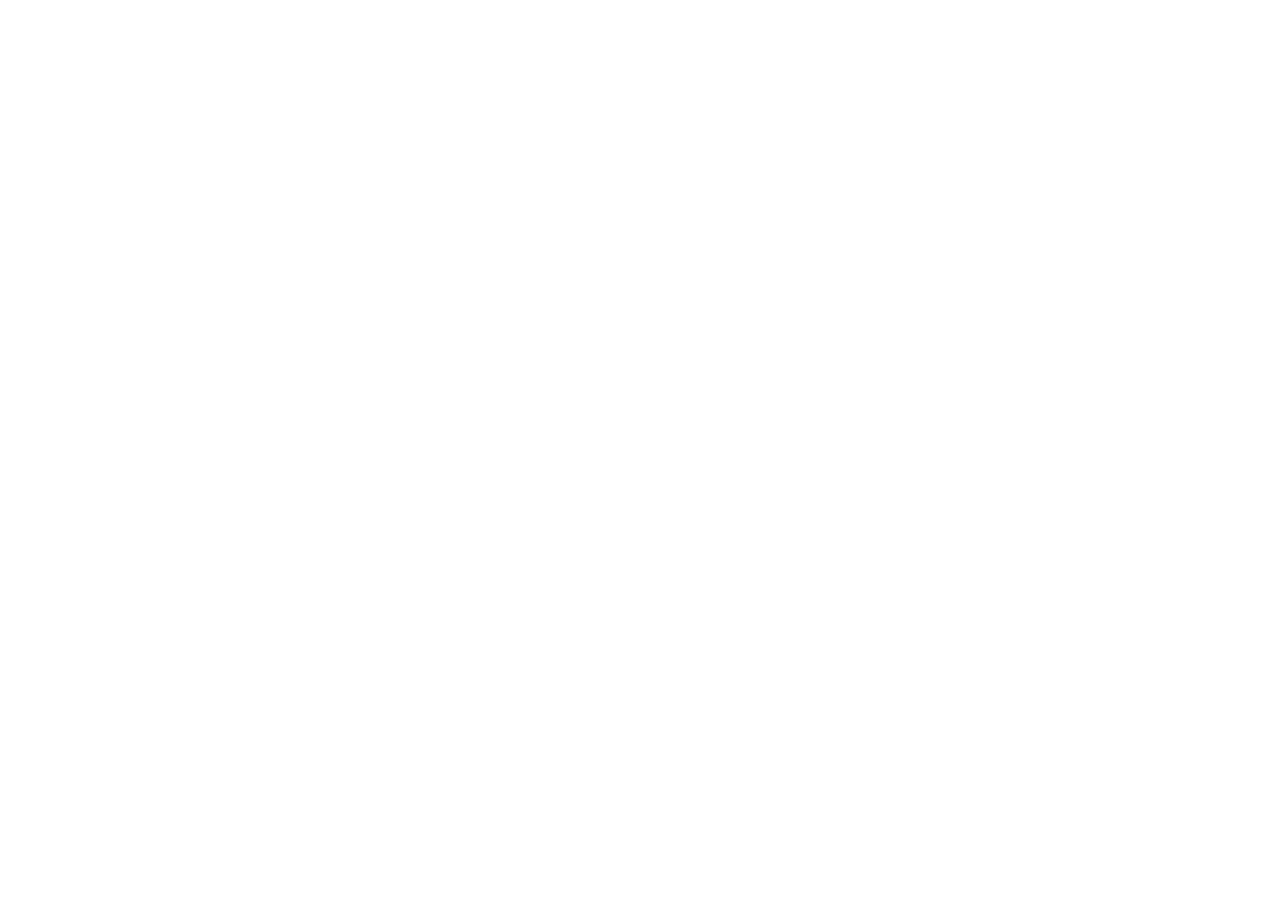
==== index.html @ ec4eed0e "登录注册已经做好提交了" ====
<!DOCTYPE html>
<html lang="en">

<head>
    <meta charset="UTF-8">
    <meta http-equiv="X-UA-Compatible" content="IE=edge">
    <meta name="viewport" content="width=device-width, initial-scale=1.0">
    <title>Document</title>
</head>

<body>

</body>

</html>
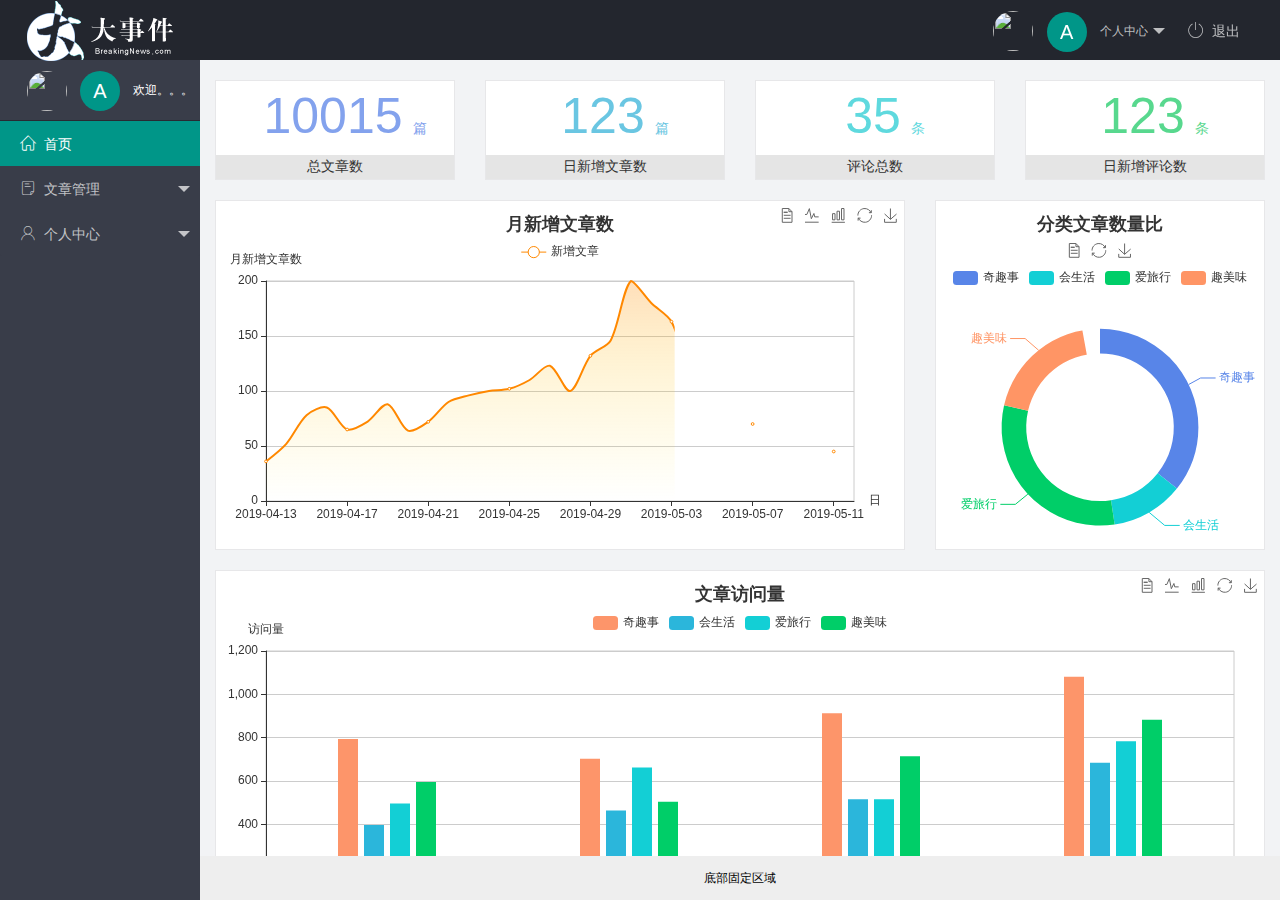
==== commit 3b9edad3: "因为某些原因，目前只有main，但是我已经开发好了login和index" ====
--- a/index.html
+++ b/index.html
@@ -5,10 +5,86 @@
     <meta charset="UTF-8">
     <meta http-equiv="X-UA-Compatible" content="IE=edge">
     <meta name="viewport" content="width=device-width, initial-scale=1.0">
-    <title>Document</title>
+    <title>后台首页</title>
+    <!-- 导入layui css样式表 -->
+    <link rel="stylesheet" href="/assets/lib/layui/css/layui.css">
+    <!-- 导入字体图标 -->
+    <link rel="stylesheet" href="/assets/fonts/iconfont.css">
+    <!-- 导入后台首页的样式表 -->
+    <link rel="stylesheet" href="/assets/css/index.css">
 </head>
 
 <body>
+    <div class="layui-layout layui-layout-admin">
+        <div class="layui-header">
+            <div class="layui-logo">
+                <img src="/assets/images/logo.png" alt="">
+            </div>
+            <ul class="layui-nav layui-layout-right">
+                <li class="layui-nav-item">
+                    <a href="javascript:;" class="userinfo">
+                        <img src="//tva1.sinaimg.cn/crop.0.0.118.118.180/5db11ff4gw1e77d3nqrv8j203b03cweg.jpg" class="layui-nav-img">
+                        <span class="text-avatar">A</span> 个人中心
+                    </a>
+                    <dl class="layui-nav-child">
+                        <dd><a href="">基本资料</a></dd>
+                        <dd><a href="">更换头像</a></dd>
+                        <dd><a href="">重置密码</a></dd>
+                    </dl>
+                </li>
+                <li class="layui-nav-item"><a href="javaScript:;" id="btnLogout"><span class="iconfont icon-tuichu" ></span>退出</a></li>
+            </ul>
+        </div>
+
+        <div class="layui-side layui-bg-black">
+            <div class="layui-side-scroll">
+                <div class="userinfo">
+                    <img src="//tva1.sinaimg.cn/crop.0.0.118.118.180/5db11ff4gw1e77d3nqrv8j203b03cweg.jpg" class="layui-nav-img">
+                    <span class="text-avatar">A</span>
+                    <span id="welcome">欢迎。。。</span>
+                </div>
+                <!-- 左侧导航区域（可配合layui已有的垂直导航） -->
+                <ul class="layui-nav layui-nav-tree" lay-shrink="all">
+                    <li class="layui-nav-item layui-this"><a href="/home/dashboard.html" target="fm"><span class="iconfont icon-home"></span>首页</a></li>
+                    <li class="layui-nav-item">
+                        <a class="" href="javascript:;"><span class="iconfont icon-16"></span>文章管理</a>
+                        <dl class="layui-nav-child">
+                            <dd><a href="javascript:;"><i class="layui-icon layui-icon-app"></i> 文章列表</a></dd>
+                            <dd><a href="javascript:;"><i class="layui-icon layui-icon-face-smile"></i> 文章类别</a></dd>
+                            <dd><a href="javascript:;"><i class="layui-icon layui-icon-face-smile"></i> 发布文章</a></dd>
+                        </dl>
+                    </li>
+                    <li class="layui-nav-item">
+                        <a href="javascript:;"><span class="iconfont icon-user"></span>个人中心</a>
+                        <dl class="layui-nav-child">
+                            <dd><a href="javascript:;"><i class="layui-icon layui-icon-face-smile"></i> 基本资料</a></dd>
+                            <dd><a href="javascript:;"><i class="layui-icon layui-icon-face-smile"></i> 更换头像</a></dd>
+                            <dd><a href="javascript:;"><i class="layui-icon layui-icon-face-smile"></i> 重置密码</a></dd>
+                        </dl>
+                    </li>
+                </ul>
+            </div>
+        </div>
+
+        <div class="layui-body">
+            <!-- 内容主体区域 -->
+            <iframe src="/home/dashboard.html" name="fm" frameborder="0"></iframe>
+        </div>
+
+        <div class="layui-footer">
+            <!-- 底部固定区域 -->
+            底部固定区域
+        </div>
+    </div>
+
+    <!-- 导入 layui 的js文件 -->
+    <script src="/assets/lib/layui/layui.all.js"></script>
+    <!-- 导入jquery -->
+    <script src="/assets/lib/jquery.js"></script>
+    <!-- 导入 baseAPI -->
+    <script src="/assets/js/baseAPI.js"></script>
+    <!-- 导入 index.js -->
+    <script src="/assets/js/index.js"></script>
 
 </body>
 
--- a/assets/lib/layui/css/layui.css
+++ b/assets/lib/layui/css/layui.css
@@ -0,0 +1,2 @@
+/** layui-v2.5.5 MIT License By https://www.layui.com */
+ .layui-inline,img{display:inline-block;vertical-align:middle}h1,h2,h3,h4,h5,h6{font-weight:400}.layui-edge,.layui-header,.layui-inline,.layui-main{position:relative}.layui-body,.layui-edge,.layui-elip{overflow:hidden}.layui-btn,.layui-edge,.layui-inline,img{vertical-align:middle}.layui-btn,.layui-disabled,.layui-icon,.layui-unselect{-moz-user-select:none;-webkit-user-select:none;-ms-user-select:none}.layui-elip,.layui-form-checkbox span,.layui-form-pane .layui-form-label{text-overflow:ellipsis;white-space:nowrap}.layui-breadcrumb,.layui-tree-btnGroup{visibility:hidden}blockquote,body,button,dd,div,dl,dt,form,h1,h2,h3,h4,h5,h6,input,li,ol,p,pre,td,textarea,th,ul{margin:0;padding:0;-webkit-tap-highlight-color:rgba(0,0,0,0)}a:active,a:hover{outline:0}img{border:none}li{list-style:none}table{border-collapse:collapse;border-spacing:0}h4,h5,h6{font-size:100%}button,input,optgroup,option,select,textarea{font-family:inherit;font-size:inherit;font-style:inherit;font-weight:inherit;outline:0}pre{white-space:pre-wrap;white-space:-moz-pre-wrap;white-space:-pre-wrap;white-space:-o-pre-wrap;word-wrap:break-word}body{line-height:24px;font:14px Helvetica Neue,Helvetica,PingFang SC,Tahoma,Arial,sans-serif}hr{height:1px;margin:10px 0;border:0;clear:both}a{color:#333;text-decoration:none}a:hover{color:#777}a cite{font-style:normal;*cursor:pointer}.layui-border-box,.layui-border-box *{box-sizing:border-box}.layui-box,.layui-box *{box-sizing:content-box}.layui-clear{clear:both;*zoom:1}.layui-clear:after{content:'\20';clear:both;*zoom:1;display:block;height:0}.layui-inline{*display:inline;*zoom:1}.layui-edge{display:inline-block;width:0;height:0;border-width:6px;border-style:dashed;border-color:transparent}.layui-edge-top{top:-4px;border-bottom-color:#999;border-bottom-style:solid}.layui-edge-right{border-left-color:#999;border-left-style:solid}.layui-edge-bottom{top:2px;border-top-color:#999;border-top-style:solid}.layui-edge-left{border-right-color:#999;border-right-style:solid}.layui-disabled,.layui-disabled:hover{color:#d2d2d2!important;cursor:not-allowed!important}.layui-circle{border-radius:100%}.layui-show{display:block!important}.layui-hide{display:none!important}@font-face{font-family:layui-icon;src:url(../font/iconfont.eot?v=250);src:url(../font/iconfont.eot?v=250#iefix) format('embedded-opentype'),url(../font/iconfont.woff2?v=250) format('woff2'),url(../font/iconfont.woff?v=250) format('woff'),url(../font/iconfont.ttf?v=250) format('truetype'),url(../font/iconfont.svg?v=250#layui-icon) format('svg')}.layui-icon{font-family:layui-icon!important;font-size:16px;font-style:normal;-webkit-font-smoothing:antialiased;-moz-osx-font-smoothing:grayscale}.layui-icon-reply-fill:before{content:"\e611"}.layui-icon-set-fill:before{content:"\e614"}.layui-icon-menu-fill:before{content:"\e60f"}.layui-icon-search:before{content:"\e615"}.layui-icon-share:before{content:"\e641"}.layui-icon-set-sm:before{content:"\e620"}.layui-icon-engine:before{content:"\e628"}.layui-icon-close:before{content:"\1006"}.layui-icon-close-fill:before{content:"\1007"}.layui-icon-chart-screen:before{content:"\e629"}.layui-icon-star:before{content:"\e600"}.layui-icon-circle-dot:before{content:"\e617"}.layui-icon-chat:before{content:"\e606"}.layui-icon-release:before{content:"\e609"}.layui-icon-list:before{content:"\e60a"}.layui-icon-chart:before{content:"\e62c"}.layui-icon-ok-circle:before{content:"\1005"}.layui-icon-layim-theme:before{content:"\e61b"}.layui-icon-table:before{content:"\e62d"}.layui-icon-right:before{content:"\e602"}.layui-icon-left:before{content:"\e603"}.layui-icon-cart-simple:before{content:"\e698"}.layui-icon-face-cry:before{content:"\e69c"}.layui-icon-face-smile:before{content:"\e6af"}.layui-icon-survey:before{content:"\e6b2"}.layui-icon-tree:before{content:"\e62e"}.layui-icon-upload-circle:before{content:"\e62f"}.layui-icon-add-circle:before{content:"\e61f"}.layui-icon-download-circle:before{content:"\e601"}.layui-icon-templeate-1:before{content:"\e630"}.layui-icon-util:before{content:"\e631"}.layui-icon-face-surprised:before{content:"\e664"}.layui-icon-edit:before{content:"\e642"}.layui-icon-speaker:before{content:"\e645"}.layui-icon-down:before{content:"\e61a"}.layui-icon-file:before{content:"\e621"}.layui-icon-layouts:before{content:"\e632"}.layui-icon-rate-half:before{content:"\e6c9"}.layui-icon-add-circle-fine:before{content:"\e608"}.layui-icon-prev-circle:before{content:"\e633"}.layui-icon-read:before{content:"\e705"}.layui-icon-404:before{content:"\e61c"}.layui-icon-carousel:before{content:"\e634"}.layui-icon-help:before{content:"\e607"}.layui-icon-code-circle:before{content:"\e635"}.layui-icon-water:before{content:"\e636"}.layui-icon-username:before{content:"\e66f"}.layui-icon-find-fill:before{content:"\e670"}.layui-icon-about:before{content:"\e60b"}.layui-icon-location:before{content:"\e715"}.layui-icon-up:before{content:"\e619"}.layui-icon-pause:before{content:"\e651"}.layui-icon-date:before{content:"\e637"}.layui-icon-layim-uploadfile:before{content:"\e61d"}.layui-icon-delete:before{content:"\e640"}.layui-icon-play:before{content:"\e652"}.layui-icon-top:before{content:"\e604"}.layui-icon-friends:before{content:"\e612"}.layui-icon-refresh-3:before{content:"\e9aa"}.layui-icon-ok:before{content:"\e605"}.layui-icon-layer:before{content:"\e638"}.layui-icon-face-smile-fine:before{content:"\e60c"}.layui-icon-dollar:before{content:"\e659"}.layui-icon-group:before{content:"\e613"}.layui-icon-layim-download:before{content:"\e61e"}.layui-icon-picture-fine:before{content:"\e60d"}.layui-icon-link:before{content:"\e64c"}.layui-icon-diamond:before{content:"\e735"}.layui-icon-log:before{content:"\e60e"}.layui-icon-rate-solid:before{content:"\e67a"}.layui-icon-fonts-del:before{content:"\e64f"}.layui-icon-unlink:before{content:"\e64d"}.layui-icon-fonts-clear:before{content:"\e639"}.layui-icon-triangle-r:before{content:"\e623"}.layui-icon-circle:before{content:"\e63f"}.layui-icon-radio:before{content:"\e643"}.layui-icon-align-center:before{content:"\e647"}.layui-icon-align-right:before{content:"\e648"}.layui-icon-align-left:before{content:"\e649"}.layui-icon-loading-1:before{content:"\e63e"}.layui-icon-return:before{content:"\e65c"}.layui-icon-fonts-strong:before{content:"\e62b"}.layui-icon-upload:before{content:"\e67c"}.layui-icon-dialogue:before{content:"\e63a"}.layui-icon-video:before{content:"\e6ed"}.layui-icon-headset:before{content:"\e6fc"}.layui-icon-cellphone-fine:before{content:"\e63b"}.layui-icon-add-1:before{content:"\e654"}.layui-icon-face-smile-b:before{content:"\e650"}.layui-icon-fonts-html:before{content:"\e64b"}.layui-icon-form:before{content:"\e63c"}.layui-icon-cart:before{content:"\e657"}.layui-icon-camera-fill:before{content:"\e65d"}.layui-icon-tabs:before{content:"\e62a"}.layui-icon-fonts-code:before{content:"\e64e"}.layui-icon-fire:before{content:"\e756"}.layui-icon-set:before{content:"\e716"}.layui-icon-fonts-u:before{content:"\e646"}.layui-icon-triangle-d:before{content:"\e625"}.layui-icon-tips:before{content:"\e702"}.layui-icon-picture:before{content:"\e64a"}.layui-icon-more-vertical:before{content:"\e671"}.layui-icon-flag:before{content:"\e66c"}.layui-icon-loading:before{content:"\e63d"}.layui-icon-fonts-i:before{content:"\e644"}.layui-icon-refresh-1:before{content:"\e666"}.layui-icon-rmb:before{content:"\e65e"}.layui-icon-home:before{content:"\e68e"}.layui-icon-user:before{content:"\e770"}.layui-icon-notice:before{content:"\e667"}.layui-icon-login-weibo:before{content:"\e675"}.layui-icon-voice:before{content:"\e688"}.layui-icon-upload-drag:before{content:"\e681"}.layui-icon-login-qq:before{content:"\e676"}.layui-icon-snowflake:before{content:"\e6b1"}.layui-icon-file-b:before{content:"\e655"}.layui-icon-template:before{content:"\e663"}.layui-icon-auz:before{content:"\e672"}.layui-icon-console:before{content:"\e665"}.layui-icon-app:before{content:"\e653"}.layui-icon-prev:before{content:"\e65a"}.layui-icon-website:before{content:"\e7ae"}.layui-icon-next:before{content:"\e65b"}.layui-icon-component:before{content:"\e857"}.layui-icon-more:before{content:"\e65f"}.layui-icon-login-wechat:before{content:"\e677"}.layui-icon-shrink-right:before{content:"\e668"}.layui-icon-spread-left:before{content:"\e66b"}.layui-icon-camera:before{content:"\e660"}.layui-icon-note:before{content:"\e66e"}.layui-icon-refresh:before{content:"\e669"}.layui-icon-female:before{content:"\e661"}.layui-icon-male:before{content:"\e662"}.layui-icon-password:before{content:"\e673"}.layui-icon-senior:before{content:"\e674"}.layui-icon-theme:before{content:"\e66a"}.layui-icon-tread:before{content:"\e6c5"}.layui-icon-praise:before{content:"\e6c6"}.layui-icon-star-fill:before{content:"\e658"}.layui-icon-rate:before{content:"\e67b"}.layui-icon-template-1:before{content:"\e656"}.layui-icon-vercode:before{content:"\e679"}.layui-icon-cellphone:before{content:"\e678"}.layui-icon-screen-full:before{content:"\e622"}.layui-icon-screen-restore:before{content:"\e758"}.layui-icon-cols:before{content:"\e610"}.layui-icon-export:before{content:"\e67d"}.layui-icon-print:before{content:"\e66d"}.layui-icon-slider:before{content:"\e714"}.layui-icon-addition:before{content:"\e624"}.layui-icon-subtraction:before{content:"\e67e"}.layui-icon-service:before{content:"\e626"}.layui-icon-transfer:before{content:"\e691"}.layui-main{width:1140px;margin:0 auto}.layui-header{z-index:1000;height:60px}.layui-header a:hover{transition:all .5s;-webkit-transition:all .5s}.layui-side{position:fixed;left:0;top:0;bottom:0;z-index:999;width:200px;overflow-x:hidden}.layui-side-scroll{position:relative;width:220px;height:100%;overflow-x:hidden}.layui-body{position:absolute;left:200px;right:0;top:0;bottom:0;z-index:998;width:auto;overflow-y:auto;box-sizing:border-box}.layui-layout-body{overflow:hidden}.layui-layout-admin .layui-header{background-color:#23262E}.layui-layout-admin .layui-side{top:60px;width:200px;overflow-x:hidden}.layui-layout-admin .layui-body{position:fixed;top:60px;bottom:44px}.layui-layout-admin .layui-main{width:auto;margin:0 15px}.layui-layout-admin .layui-footer{position:fixed;left:200px;right:0;bottom:0;height:44px;line-height:44px;padding:0 15px;background-color:#eee}.layui-layout-admin .layui-logo{position:absolute;left:0;top:0;width:200px;height:100%;line-height:60px;text-align:center;color:#009688;font-size:16px}.layui-layout-admin .layui-header .layui-nav{background:0 0}.layui-layout-left{position:absolute!important;left:200px;top:0}.layui-layout-right{position:absolute!important;right:0;top:0}.layui-container{position:relative;margin:0 auto;padding:0 15px;box-sizing:border-box}.layui-fluid{position:relative;margin:0 auto;padding:0 15px}.layui-row:after,.layui-row:before{content:'';display:block;clear:both}.layui-col-lg1,.layui-col-lg10,.layui-col-lg11,.layui-col-lg12,.layui-col-lg2,.layui-col-lg3,.layui-col-lg4,.layui-col-lg5,.layui-col-lg6,.layui-col-lg7,.layui-col-lg8,.layui-col-lg9,.layui-col-md1,.layui-col-md10,.layui-col-md11,.layui-col-md12,.layui-col-md2,.layui-col-md3,.layui-col-md4,.layui-col-md5,.layui-col-md6,.layui-col-md7,.layui-col-md8,.layui-col-md9,.layui-col-sm1,.layui-col-sm10,.layui-col-sm11,.layui-col-sm12,.layui-col-sm2,.layui-col-sm3,.layui-col-sm4,.layui-col-sm5,.layui-col-sm6,.layui-col-sm7,.layui-col-sm8,.layui-col-sm9,.layui-col-xs1,.layui-col-xs10,.layui-col-xs11,.layui-col-xs12,.layui-col-xs2,.layui-col-xs3,.layui-col-xs4,.layui-col-xs5,.layui-col-xs6,.layui-col-xs7,.layui-col-xs8,.layui-col-xs9{position:relative;display:block;box-sizing:border-box}.layui-col-xs1,.layui-col-xs10,.layui-col-xs11,.layui-col-xs12,.layui-col-xs2,.layui-col-xs3,.layui-col-xs4,.layui-col-xs5,.layui-col-xs6,.layui-col-xs7,.layui-col-xs8,.layui-col-xs9{float:left}.layui-col-xs1{width:8.33333333%}.layui-col-xs2{width:16.66666667%}.layui-col-xs3{width:25%}.layui-col-xs4{width:33.33333333%}.layui-col-xs5{width:41.66666667%}.layui-col-xs6{width:50%}.layui-col-xs7{width:58.33333333%}.layui-col-xs8{width:66.66666667%}.layui-col-xs9{width:75%}.layui-col-xs10{width:83.33333333%}.layui-col-xs11{width:91.66666667%}.layui-col-xs12{width:100%}.layui-col-xs-offset1{margin-left:8.33333333%}.layui-col-xs-offset2{margin-left:16.66666667%}.layui-col-xs-offset3{margin-left:25%}.layui-col-xs-offset4{margin-left:33.33333333%}.layui-col-xs-offset5{margin-left:41.66666667%}.layui-col-xs-offset6{margin-left:50%}.layui-col-xs-offset7{margin-left:58.33333333%}.layui-col-xs-offset8{margin-left:66.66666667%}.layui-col-xs-offset9{margin-left:75%}.layui-col-xs-offset10{margin-left:83.33333333%}.layui-col-xs-offset11{margin-left:91.66666667%}.layui-col-xs-offset12{margin-left:100%}@media screen and (max-width:768px){.layui-hide-xs{display:none!important}.layui-show-xs-block{display:block!important}.layui-show-xs-inline{display:inline!important}.layui-show-xs-inline-block{display:inline-block!important}}@media screen and (min-width:768px){.layui-container{width:750px}.layui-hide-sm{display:none!important}.layui-show-sm-block{display:block!important}.layui-show-sm-inline{display:inline!important}.layui-show-sm-inline-block{display:inline-block!important}.layui-col-sm1,.layui-col-sm10,.layui-col-sm11,.layui-col-sm12,.layui-col-sm2,.layui-col-sm3,.layui-col-sm4,.layui-col-sm5,.layui-col-sm6,.layui-col-sm7,.layui-col-sm8,.layui-col-sm9{float:left}.layui-col-sm1{width:8.33333333%}.layui-col-sm2{width:16.66666667%}.layui-col-sm3{width:25%}.layui-col-sm4{width:33.33333333%}.layui-col-sm5{width:41.66666667%}.layui-col-sm6{width:50%}.layui-col-sm7{width:58.33333333%}.layui-col-sm8{width:66.66666667%}.layui-col-sm9{width:75%}.layui-col-sm10{width:83.33333333%}.layui-col-sm11{width:91.66666667%}.layui-col-sm12{width:100%}.layui-col-sm-offset1{margin-left:8.33333333%}.layui-col-sm-offset2{margin-left:16.66666667%}.layui-col-sm-offset3{margin-left:25%}.layui-col-sm-offset4{margin-left:33.33333333%}.layui-col-sm-offset5{margin-left:41.66666667%}.layui-col-sm-offset6{margin-left:50%}.layui-col-sm-offset7{margin-left:58.33333333%}.layui-col-sm-offset8{margin-left:66.66666667%}.layui-col-sm-offset9{margin-left:75%}.layui-col-sm-offset10{margin-left:83.33333333%}.layui-col-sm-offset11{margin-left:91.66666667%}.layui-col-sm-offset12{margin-left:100%}}@media screen and (min-width:992px){.layui-container{width:970px}.layui-hide-md{display:none!important}.layui-show-md-block{display:block!important}.layui-show-md-inline{display:inline!important}.layui-show-md-inline-block{display:inline-block!important}.layui-col-md1,.layui-col-md10,.layui-col-md11,.layui-col-md12,.layui-col-md2,.layui-col-md3,.layui-col-md4,.layui-col-md5,.layui-col-md6,.layui-col-md7,.layui-col-md8,.layui-col-md9{float:left}.layui-col-md1{width:8.33333333%}.layui-col-md2{width:16.66666667%}.layui-col-md3{width:25%}.layui-col-md4{width:33.33333333%}.layui-col-md5{width:41.66666667%}.layui-col-md6{width:50%}.layui-col-md7{width:58.33333333%}.layui-col-md8{width:66.66666667%}.layui-col-md9{width:75%}.layui-col-md10{width:83.33333333%}.layui-col-md11{width:91.66666667%}.layui-col-md12{width:100%}.layui-col-md-offset1{margin-left:8.33333333%}.layui-col-md-offset2{margin-left:16.66666667%}.layui-col-md-offset3{margin-left:25%}.layui-col-md-offset4{margin-left:33.33333333%}.layui-col-md-offset5{margin-left:41.66666667%}.layui-col-md-offset6{margin-left:50%}.layui-col-md-offset7{margin-left:58.33333333%}.layui-col-md-offset8{margin-left:66.66666667%}.layui-col-md-offset9{margin-left:75%}.layui-col-md-offset10{margin-left:83.33333333%}.layui-col-md-offset11{margin-left:91.66666667%}.layui-col-md-offset12{margin-left:100%}}@media screen and (min-width:1200px){.layui-container{width:1170px}.layui-hide-lg{display:none!important}.layui-show-lg-block{display:block!important}.layui-show-lg-inline{display:inline!important}.layui-show-lg-inline-block{display:inline-block!important}.layui-col-lg1,.layui-col-lg10,.layui-col-lg11,.layui-col-lg12,.layui-col-lg2,.layui-col-lg3,.layui-col-lg4,.layui-col-lg5,.layui-col-lg6,.layui-col-lg7,.layui-col-lg8,.layui-col-lg9{float:left}.layui-col-lg1{width:8.33333333%}.layui-col-lg2{width:16.66666667%}.layui-col-lg3{width:25%}.layui-col-lg4{width:33.33333333%}.layui-col-lg5{width:41.66666667%}.layui-col-lg6{width:50%}.layui-col-lg7{width:58.33333333%}.layui-col-lg8{width:66.66666667%}.layui-col-lg9{width:75%}.layui-col-lg10{width:83.33333333%}.layui-col-lg11{width:91.66666667%}.layui-col-lg12{width:100%}.layui-col-lg-offset1{margin-left:8.33333333%}.layui-col-lg-offset2{margin-left:16.66666667%}.layui-col-lg-offset3{margin-left:25%}.layui-col-lg-offset4{margin-left:33.33333333%}.layui-col-lg-offset5{margin-left:41.66666667%}.layui-col-lg-offset6{margin-left:50%}.layui-col-lg-offset7{margin-left:58.33333333%}.layui-col-lg-offset8{margin-left:66.66666667%}.layui-col-lg-offset9{margin-left:75%}.layui-col-lg-offset10{margin-left:83.33333333%}.layui-col-lg-offset11{margin-left:91.66666667%}.layui-col-lg-offset12{margin-left:100%}}.layui-col-space1{margin:-.5px}.layui-col-space1>*{padding:.5px}.layui-col-space3{margin:-1.5px}.layui-col-space3>*{padding:1.5px}.layui-col-space5{margin:-2.5px}.layui-col-space5>*{padding:2.5px}.layui-col-space8{margin:-3.5px}.layui-col-space8>*{padding:3.5px}.layui-col-space10{margin:-5px}.layui-col-space10>*{padding:5px}.layui-col-space12{margin:-6px}.layui-col-space12>*{padding:6px}.layui-col-space15{margin:-7.5px}.layui-col-space15>*{padding:7.5px}.layui-col-space18{margin:-9px}.layui-col-space18>*{padding:9px}.layui-col-space20{margin:-10px}.layui-col-space20>*{padding:10px}.layui-col-space22{margin:-11px}.layui-col-space22>*{padding:11px}.layui-col-space25{margin:-12.5px}.layui-col-space25>*{padding:12.5px}.layui-col-space30{margin:-15px}.layui-col-space30>*{padding:15px}.layui-btn,.layui-input,.layui-select,.layui-textarea,.layui-upload-button{outline:0;-webkit-appearance:none;transition:all .3s;-webkit-transition:all .3s;box-sizing:border-box}.layui-elem-quote{margin-bottom:10px;padding:15px;line-height:22px;border-left:5px solid #009688;border-radius:0 2px 2px 0;background-color:#f2f2f2}.layui-quote-nm{border-style:solid;border-width:1px 1px 1px 5px;background:0 0}.layui-elem-field{margin-bottom:10px;padding:0;border-width:1px;border-style:solid}.layui-elem-field legend{margin-left:20px;padding:0 10px;font-size:20px;font-weight:300}.layui-field-title{margin:10px 0 20px;border-width:1px 0 0}.layui-field-box{padding:10px 15px}.layui-field-title .layui-field-box{padding:10px 0}.layui-progress{position:relative;height:6px;border-radius:20px;background-color:#e2e2e2}.layui-progress-bar{position:absolute;left:0;top:0;width:0;max-width:100%;height:6px;border-radius:20px;text-align:right;background-color:#5FB878;transition:all .3s;-webkit-transition:all .3s}.layui-progress-big,.layui-progress-big .layui-progress-bar{height:18px;line-height:18px}.layui-progress-text{position:relative;top:-20px;line-height:18px;font-size:12px;color:#666}.layui-progress-big .layui-progress-text{position:static;padding:0 10px;color:#fff}.layui-collapse{border-width:1px;border-style:solid;border-radius:2px}.layui-colla-content,.layui-colla-item{border-top-width:1px;border-top-style:solid}.layui-colla-item:first-child{border-top:none}.layui-colla-title{position:relative;height:42px;line-height:42px;padding:0 15px 0 35px;color:#333;background-color:#f2f2f2;cursor:pointer;font-size:14px;overflow:hidden}.layui-colla-content{display:none;padding:10px 15px;line-height:22px;color:#666}.layui-colla-icon{position:absolute;left:15px;top:0;font-size:14px}.layui-card{margin-bottom:15px;border-radius:2px;background-color:#fff;box-shadow:0 1px 2px 0 rgba(0,0,0,.05)}.layui-card:last-child{margin-bottom:0}.layui-card-header{position:relative;height:42px;line-height:42px;padding:0 15px;border-bottom:1px solid #f6f6f6;color:#333;border-radius:2px 2px 0 0;font-size:14px}.layui-bg-black,.layui-bg-blue,.layui-bg-cyan,.layui-bg-green,.layui-bg-orange,.layui-bg-red{color:#fff!important}.layui-card-body{position:relative;padding:10px 15px;line-height:24px}.layui-card-body[pad15]{padding:15px}.layui-card-body[pad20]{padding:20px}.layui-card-body .layui-table{margin:5px 0}.layui-card .layui-tab{margin:0}.layui-panel-window{position:relative;padding:15px;border-radius:0;border-top:5px solid #E6E6E6;background-color:#fff}.layui-auxiliar-moving{position:fixed;left:0;right:0;top:0;bottom:0;width:100%;height:100%;background:0 0;z-index:9999999999}.layui-form-label,.layui-form-mid,.layui-form-select,.layui-input-block,.layui-input-inline,.layui-textarea{position:relative}.layui-bg-red{background-color:#FF5722!important}.layui-bg-orange{background-color:#FFB800!important}.layui-bg-green{background-color:#009688!important}.layui-bg-cyan{background-color:#2F4056!important}.layui-bg-blue{background-color:#1E9FFF!important}.layui-bg-black{background-color:#393D49!important}.layui-bg-gray{background-color:#eee!important;color:#666!important}.layui-badge-rim,.layui-colla-content,.layui-colla-item,.layui-collapse,.layui-elem-field,.layui-form-pane .layui-form-item[pane],.layui-form-pane .layui-form-label,.layui-input,.layui-layedit,.layui-layedit-tool,.layui-quote-nm,.layui-select,.layui-tab-bar,.layui-tab-card,.layui-tab-title,.layui-tab-title .layui-this:after,.layui-textarea{border-color:#e6e6e6}.layui-timeline-item:before,hr{background-color:#e6e6e6}.layui-text{line-height:22px;font-size:14px;color:#666}.layui-text h1,.layui-text h2,.layui-text h3{font-weight:500;color:#333}.layui-text h1{font-size:30px}.layui-text h2{font-size:24px}.layui-text h3{font-size:18px}.layui-text a:not(.layui-btn){color:#01AAED}.layui-text a:not(.layui-btn):hover{text-decoration:underline}.layui-text ul{padding:5px 0 5px 15px}.layui-text ul li{margin-top:5px;list-style-type:disc}.layui-text em,.layui-word-aux{color:#999!important;padding:0 5px!important}.layui-btn{display:inline-block;height:38px;line-height:38px;padding:0 18px;background-color:#009688;color:#fff;white-space:nowrap;text-align:center;font-size:14px;border:none;border-radius:2px;cursor:pointer}.layui-btn:hover{opacity:.8;filter:alpha(opacity=80);color:#fff}.layui-btn:active{opacity:1;filter:alpha(opacity=100)}.layui-btn+.layui-btn{margin-left:10px}.layui-btn-container{font-size:0}.layui-btn-container .layui-btn{margin-right:10px;margin-bottom:10px}.layui-btn-container .layui-btn+.layui-btn{margin-left:0}.layui-table .layui-btn-container .layui-btn{margin-bottom:9px}.layui-btn-radius{border-radius:100px}.layui-btn .layui-icon{margin-right:3px;font-size:18px;vertical-align:bottom;vertical-align:middle\9}.layui-btn-primary{border:1px solid #C9C9C9;background-color:#fff;color:#555}.layui-btn-primary:hover{border-color:#009688;color:#333}.layui-btn-normal{background-color:#1E9FFF}.layui-btn-warm{background-color:#FFB800}.layui-btn-danger{background-color:#FF5722}.layui-btn-checked{background-color:#5FB878}.layui-btn-disabled,.layui-btn-disabled:active,.layui-btn-disabled:hover{border:1px solid #e6e6e6;background-color:#FBFBFB;color:#C9C9C9;cursor:not-allowed;opacity:1}.layui-btn-lg{height:44px;line-height:44px;padding:0 25px;font-size:16px}.layui-btn-sm{height:30px;line-height:30px;padding:0 10px;font-size:12px}.layui-btn-sm i{font-size:16px!important}.layui-btn-xs{height:22px;line-height:22px;padding:0 5px;font-size:12px}.layui-btn-xs i{font-size:14px!important}.layui-btn-group{display:inline-block;vertical-align:middle;font-size:0}.layui-btn-group .layui-btn{margin-left:0!important;margin-right:0!important;border-left:1px solid rgba(255,255,255,.5);border-radius:0}.layui-btn-group .layui-btn-primary{border-left:none}.layui-btn-group .layui-btn-primary:hover{border-color:#C9C9C9;color:#009688}.layui-btn-group .layui-btn:first-child{border-left:none;border-radius:2px 0 0 2px}.layui-btn-group .layui-btn-primary:first-child{border-left:1px solid #c9c9c9}.layui-btn-group .layui-btn:last-child{border-radius:0 2px 2px 0}.layui-btn-group .layui-btn+.layui-btn{margin-left:0}.layui-btn-group+.layui-btn-group{margin-left:10px}.layui-btn-fluid{width:100%}.layui-input,.layui-select,.layui-textarea{height:38px;line-height:1.3;line-height:38px\9;border-width:1px;border-style:solid;background-color:#fff;border-radius:2px}.layui-input::-webkit-input-placeholder,.layui-select::-webkit-input-placeholder,.layui-textarea::-webkit-input-placeholder{line-height:1.3}.layui-input,.layui-textarea{display:block;width:100%;padding-left:10px}.layui-input:hover,.layui-textarea:hover{border-color:#D2D2D2!important}.layui-input:focus,.layui-textarea:focus{border-color:#C9C9C9!important}.layui-textarea{min-height:100px;height:auto;line-height:20px;padding:6px 10px;resize:vertical}.layui-select{padding:0 10px}.layui-form input[type=checkbox],.layui-form input[type=radio],.layui-form select{display:none}.layui-form [lay-ignore]{display:initial}.layui-form-item{margin-bottom:15px;clear:both;*zoom:1}.layui-form-item:after{content:'\20';clear:both;*zoom:1;display:block;height:0}.layui-form-label{float:left;display:block;padding:9px 15px;width:80px;font-weight:400;line-height:20px;text-align:right}.layui-form-label-col{display:block;float:none;padding:9px 0;line-height:20px;text-align:left}.layui-form-item .layui-inline{margin-bottom:5px;margin-right:10px}.layui-input-block{margin-left:110px;min-height:36px}.layui-input-inline{display:inline-block;vertical-align:middle}.layui-form-item .layui-input-inline{float:left;width:190px;margin-right:10px}.layui-form-text .layui-input-inline{width:auto}.layui-form-mid{float:left;display:block;padding:9px 0!important;line-height:20px;margin-right:10px}.layui-form-danger+.layui-form-select .layui-input,.layui-form-danger:focus{border-color:#FF5722!important}.layui-form-select .layui-input{padding-right:30px;cursor:pointer}.layui-form-select .layui-edge{position:absolute;right:10px;top:50%;margin-top:-3px;cursor:pointer;border-width:6px;border-top-color:#c2c2c2;border-top-style:solid;transition:all .3s;-webkit-transition:all .3s}.layui-form-select dl{display:none;position:absolute;left:0;top:42px;padding:5px 0;z-index:899;min-width:100%;border:1px solid #d2d2d2;max-height:300px;overflow-y:auto;background-color:#fff;border-radius:2px;box-shadow:0 2px 4px rgba(0,0,0,.12);box-sizing:border-box}.layui-form-select dl dd,.layui-form-select dl dt{padding:0 10px;line-height:36px;white-space:nowrap;overflow:hidden;text-overflow:ellipsis}.layui-form-select dl dt{font-size:12px;color:#999}.layui-form-select dl dd{cursor:pointer}.layui-form-select dl dd:hover{background-color:#f2f2f2;-webkit-transition:.5s all;transition:.5s all}.layui-form-select .layui-select-group dd{padding-left:20px}.layui-form-select dl dd.layui-select-tips{padding-left:10px!important;color:#999}.layui-form-select dl dd.layui-this{background-color:#5FB878;color:#fff}.layui-form-checkbox,.layui-form-select dl dd.layui-disabled{background-color:#fff}.layui-form-selected dl{display:block}.layui-form-checkbox,.layui-form-checkbox *,.layui-form-switch{display:inline-block;vertical-align:middle}.layui-form-selected .layui-edge{margin-top:-9px;-webkit-transform:rotate(180deg);transform:rotate(180deg);margin-top:-3px\9}:root .layui-form-selected .layui-edge{margin-top:-9px\0/IE9}.layui-form-selectup dl{top:auto;bottom:42px}.layui-select-none{margin:5px 0;text-align:center;color:#999}.layui-select-disabled .layui-disabled{border-color:#eee!important}.layui-select-disabled .layui-edge{border-top-color:#d2d2d2}.layui-form-checkbox{position:relative;height:30px;line-height:30px;margin-right:10px;padding-right:30px;cursor:pointer;font-size:0;-webkit-transition:.1s linear;transition:.1s linear;box-sizing:border-box}.layui-form-checkbox span{padding:0 10px;height:100%;font-size:14px;border-radius:2px 0 0 2px;background-color:#d2d2d2;color:#fff;overflow:hidden}.layui-form-checkbox:hover span{background-color:#c2c2c2}.layui-form-checkbox i{position:absolute;right:0;top:0;width:30px;height:28px;border:1px solid #d2d2d2;border-left:none;border-radius:0 2px 2px 0;color:#fff;font-size:20px;text-align:center}.layui-form-checkbox:hover i{border-color:#c2c2c2;color:#c2c2c2}.layui-form-checked,.layui-form-checked:hover{border-color:#5FB878}.layui-form-checked span,.layui-form-checked:hover span{background-color:#5FB878}.layui-form-checked i,.layui-form-checked:hover i{color:#5FB878}.layui-form-item .layui-form-checkbox{margin-top:4px}.layui-form-checkbox[lay-skin=primary]{height:auto!important;line-height:normal!important;min-width:18px;min-height:18px;border:none!important;margin-right:0;padding-left:28px;padding-right:0;background:0 0}.layui-form-checkbox[lay-skin=primary] span{padding-left:0;padding-right:15px;line-height:18px;background:0 0;color:#666}.layui-form-checkbox[lay-skin=primary] i{right:auto;left:0;width:16px;height:16px;line-height:16px;border:1px solid #d2d2d2;font-size:12px;border-radius:2px;background-color:#fff;-webkit-transition:.1s linear;transition:.1s linear}.layui-form-checkbox[lay-skin=primary]:hover i{border-color:#5FB878;color:#fff}.layui-form-checked[lay-skin=primary] i{border-color:#5FB878!important;background-color:#5FB878;color:#fff}.layui-checkbox-disbaled[lay-skin=primary] span{background:0 0!important;color:#c2c2c2}.layui-checkbox-disbaled[lay-skin=primary]:hover i{border-color:#d2d2d2}.layui-form-item .layui-form-checkbox[lay-skin=primary]{margin-top:10px}.layui-form-switch{position:relative;height:22px;line-height:22px;min-width:35px;padding:0 5px;margin-top:8px;border:1px solid #d2d2d2;border-radius:20px;cursor:pointer;background-color:#fff;-webkit-transition:.1s linear;transition:.1s linear}.layui-form-switch i{position:absolute;left:5px;top:3px;width:16px;height:16px;border-radius:20px;background-color:#d2d2d2;-webkit-transition:.1s linear;transition:.1s linear}.layui-form-switch em{position:relative;top:0;width:25px;margin-left:21px;padding:0!important;text-align:center!important;color:#999!important;font-style:normal!important;font-size:12px}.layui-form-onswitch{border-color:#5FB878;background-color:#5FB878}.layui-checkbox-disbaled,.layui-checkbox-disbaled i{border-color:#e2e2e2!important}.layui-form-onswitch i{left:100%;margin-left:-21px;background-color:#fff}.layui-form-onswitch em{margin-left:5px;margin-right:21px;color:#fff!important}.layui-checkbox-disbaled span{background-color:#e2e2e2!important}.layui-checkbox-disbaled:hover i{color:#fff!important}[lay-radio]{display:none}.layui-form-radio,.layui-form-radio *{display:inline-block;vertical-align:middle}.layui-form-radio{line-height:28px;margin:6px 10px 0 0;padding-right:10px;cursor:pointer;font-size:0}.layui-form-radio *{font-size:14px}.layui-form-radio>i{margin-right:8px;font-size:22px;color:#c2c2c2}.layui-form-radio>i:hover,.layui-form-radioed>i{color:#5FB878}.layui-radio-disbaled>i{color:#e2e2e2!important}.layui-form-pane .layui-form-label{width:110px;padding:8px 15px;height:38px;line-height:20px;border-width:1px;border-style:solid;border-radius:2px 0 0 2px;text-align:center;background-color:#FBFBFB;overflow:hidden;box-sizing:border-box}.layui-form-pane .layui-input-inline{margin-left:-1px}.layui-form-pane .layui-input-block{margin-left:110px;left:-1px}.layui-form-pane .layui-input{border-radius:0 2px 2px 0}.layui-form-pane .layui-form-text .layui-form-label{float:none;width:100%;border-radius:2px;box-sizing:border-box;text-align:left}.layui-form-pane .layui-form-text .layui-input-inline{display:block;margin:0;top:-1px;clear:both}.layui-form-pane .layui-form-text .layui-input-block{margin:0;left:0;top:-1px}.layui-form-pane .layui-form-text .layui-textarea{min-height:100px;border-radius:0 0 2px 2px}.layui-form-pane .layui-form-checkbox{margin:4px 0 4px 10px}.layui-form-pane .layui-form-radio,.layui-form-pane .layui-form-switch{margin-top:6px;margin-left:10px}.layui-form-pane .layui-form-item[pane]{position:relative;border-width:1px;border-style:solid}.layui-form-pane .layui-form-item[pane] .layui-form-label{position:absolute;left:0;top:0;height:100%;border-width:0 1px 0 0}.layui-form-pane .layui-form-item[pane] .layui-input-inline{margin-left:110px}@media screen and (max-width:450px){.layui-form-item .layui-form-label{text-overflow:ellipsis;overflow:hidden;white-space:nowrap}.layui-form-item .layui-inline{display:block;margin-right:0;margin-bottom:20px;clear:both}.layui-form-item .layui-inline:after{content:'\20';clear:both;display:block;height:0}.layui-form-item .layui-input-inline{display:block;float:none;left:-3px;width:auto;margin:0 0 10px 112px}.layui-form-item .layui-input-inline+.layui-form-mid{margin-left:110px;top:-5px;padding:0}.layui-form-item .layui-form-checkbox{margin-right:5px;margin-bottom:5px}}.layui-layedit{border-width:1px;border-style:solid;border-radius:2px}.layui-layedit-tool{padding:3px 5px;border-bottom-width:1px;border-bottom-style:solid;font-size:0}.layedit-tool-fixed{position:fixed;top:0;border-top:1px solid #e2e2e2}.layui-layedit-tool .layedit-tool-mid,.layui-layedit-tool .layui-icon{display:inline-block;vertical-align:middle;text-align:center;font-size:14px}.layui-layedit-tool .layui-icon{position:relative;width:32px;height:30px;line-height:30px;margin:3px 5px;color:#777;cursor:pointer;border-radius:2px}.layui-layedit-tool .layui-icon:hover{color:#393D49}.layui-layedit-tool .layui-icon:active{color:#000}.layui-layedit-tool .layedit-tool-active{background-color:#e2e2e2;color:#000}.layui-layedit-tool .layui-disabled,.layui-layedit-tool .layui-disabled:hover{color:#d2d2d2;cursor:not-allowed}.layui-layedit-tool .layedit-tool-mid{width:1px;height:18px;margin:0 10px;background-color:#d2d2d2}.layedit-tool-html{width:50px!important;font-size:30px!important}.layedit-tool-b,.layedit-tool-code,.layedit-tool-help{font-size:16px!important}.layedit-tool-d,.layedit-tool-face,.layedit-tool-image,.layedit-tool-unlink{font-size:18px!important}.layedit-tool-image input{position:absolute;font-size:0;left:0;top:0;width:100%;height:100%;opacity:.01;filter:Alpha(opacity=1);cursor:pointer}.layui-layedit-iframe iframe{display:block;width:100%}#LAY_layedit_code{overflow:hidden}.layui-laypage{display:inline-block;*display:inline;*zoom:1;vertical-align:middle;margin:10px 0;font-size:0}.layui-laypage>a:first-child,.layui-laypage>a:first-child em{border-radius:2px 0 0 2px}.layui-laypage>a:last-child,.layui-laypage>a:last-child em{border-radius:0 2px 2px 0}.layui-laypage>:first-child{margin-left:0!important}.layui-laypage>:last-child{margin-right:0!important}.layui-laypage a,.layui-laypage button,.layui-laypage input,.layui-laypage select,.layui-laypage span{border:1px solid #e2e2e2}.layui-laypage a,.layui-laypage span{display:inline-block;*display:inline;*zoom:1;vertical-align:middle;padding:0 15px;height:28px;line-height:28px;margin:0 -1px 5px 0;background-color:#fff;color:#333;font-size:12px}.layui-flow-more a *,.layui-laypage input,.layui-table-view select[lay-ignore]{display:inline-block}.layui-laypage a:hover{color:#009688}.layui-laypage em{font-style:normal}.layui-laypage .layui-laypage-spr{color:#999;font-weight:700}.layui-laypage a{text-decoration:none}.layui-laypage .layui-laypage-curr{position:relative}.layui-laypage .layui-laypage-curr em{position:relative;color:#fff}.layui-laypage .layui-laypage-curr .layui-laypage-em{position:absolute;left:-1px;top:-1px;padding:1px;width:100%;height:100%;background-color:#009688}.layui-laypage-em{border-radius:2px}.layui-laypage-next em,.layui-laypage-prev em{font-family:Sim sun;font-size:16px}.layui-laypage .layui-laypage-count,.layui-laypage .layui-laypage-limits,.layui-laypage .layui-laypage-refresh,.layui-laypage .layui-laypage-skip{margin-left:10px;margin-right:10px;padding:0;border:none}.layui-laypage .layui-laypage-limits,.layui-laypage .layui-laypage-refresh{vertical-align:top}.layui-laypage .layui-laypage-refresh i{font-size:18px;cursor:pointer}.layui-laypage select{height:22px;padding:3px;border-radius:2px;cursor:pointer}.layui-laypage .layui-laypage-skip{height:30px;line-height:30px;color:#999}.layui-laypage button,.layui-laypage input{height:30px;line-height:30px;border-radius:2px;vertical-align:top;background-color:#fff;box-sizing:border-box}.layui-laypage input{width:40px;margin:0 10px;padding:0 3px;text-align:center}.layui-laypage input:focus,.layui-laypage select:focus{border-color:#009688!important}.layui-laypage button{margin-left:10px;padding:0 10px;cursor:pointer}.layui-table,.layui-table-view{margin:10px 0}.layui-flow-more{margin:10px 0;text-align:center;color:#999;font-size:14px}.layui-flow-more a{height:32px;line-height:32px}.layui-flow-more a *{vertical-align:top}.layui-flow-more a cite{padding:0 20px;border-radius:3px;background-color:#eee;color:#333;font-style:normal}.layui-flow-more a cite:hover{opacity:.8}.layui-flow-more a i{font-size:30px;color:#737383}.layui-table{width:100%;background-color:#fff;color:#666}.layui-table tr{transition:all .3s;-webkit-transition:all .3s}.layui-table th{text-align:left;font-weight:400}.layui-table tbody tr:hover,.layui-table thead tr,.layui-table-click,.layui-table-header,.layui-table-hover,.layui-table-mend,.layui-table-patch,.layui-table-tool,.layui-table-total,.layui-table-total tr,.layui-table[lay-even] tr:nth-child(even){background-color:#f2f2f2}.layui-table td,.layui-table th,.layui-table-col-set,.layui-table-fixed-r,.layui-table-grid-down,.layui-table-header,.layui-table-page,.layui-table-tips-main,.layui-table-tool,.layui-table-total,.layui-table-view,.layui-table[lay-skin=line],.layui-table[lay-skin=row]{border-width:1px;border-style:solid;border-color:#e6e6e6}.layui-table td,.layui-table th{position:relative;padding:9px 15px;min-height:20px;line-height:20px;font-size:14px}.layui-table[lay-skin=line] td,.layui-table[lay-skin=line] th{border-width:0 0 1px}.layui-table[lay-skin=row] td,.layui-table[lay-skin=row] th{border-width:0 1px 0 0}.layui-table[lay-skin=nob] td,.layui-table[lay-skin=nob] th{border:none}.layui-table img{max-width:100px}.layui-table[lay-size=lg] td,.layui-table[lay-size=lg] th{padding:15px 30px}.layui-table-view .layui-table[lay-size=lg] .layui-table-cell{height:40px;line-height:40px}.layui-table[lay-size=sm] td,.layui-table[lay-size=sm] th{font-size:12px;padding:5px 10px}.layui-table-view .layui-table[lay-size=sm] .layui-table-cell{height:20px;line-height:20px}.layui-table[lay-data]{display:none}.layui-table-box{position:relative;overflow:hidden}.layui-table-view .layui-table{position:relative;width:auto;margin:0}.layui-table-view .layui-table[lay-skin=line]{border-width:0 1px 0 0}.layui-table-view .layui-table[lay-skin=row]{border-width:0 0 1px}.layui-table-view .layui-table td,.layui-table-view .layui-table th{padding:5px 0;border-top:none;border-left:none}.layui-table-view .layui-table th.layui-unselect .layui-table-cell span{cursor:pointer}.layui-table-view .layui-table td{cursor:default}.layui-table-view .layui-table td[data-edit=text]{cursor:text}.layui-table-view .layui-form-checkbox[lay-skin=primary] i{width:18px;height:18px}.layui-table-view .layui-form-radio{line-height:0;padding:0}.layui-table-view .layui-form-radio>i{margin:0;font-size:20px}.layui-table-init{position:absolute;left:0;top:0;width:100%;height:100%;text-align:center;z-index:110}.layui-table-init .layui-icon{position:absolute;left:50%;top:50%;margin:-15px 0 0 -15px;font-size:30px;color:#c2c2c2}.layui-table-header{border-width:0 0 1px;overflow:hidden}.layui-table-header .layui-table{margin-bottom:-1px}.layui-table-tool .layui-inline[lay-event]{position:relative;width:26px;height:26px;padding:5px;line-height:16px;margin-right:10px;text-align:center;color:#333;border:1px solid #ccc;cursor:pointer;-webkit-transition:.5s all;transition:.5s all}.layui-table-tool .layui-inline[lay-event]:hover{border:1px solid #999}.layui-table-tool-temp{padding-right:120px}.layui-table-tool-self{position:absolute;right:17px;top:10px}.layui-table-tool .layui-table-tool-self .layui-inline[lay-event]{margin:0 0 0 10px}.layui-table-tool-panel{position:absolute;top:29px;left:-1px;padding:5px 0;min-width:150px;min-height:40px;border:1px solid #d2d2d2;text-align:left;overflow-y:auto;background-color:#fff;box-shadow:0 2px 4px rgba(0,0,0,.12)}.layui-table-cell,.layui-table-tool-panel li{overflow:hidden;text-overflow:ellipsis;white-space:nowrap}.layui-table-tool-panel li{padding:0 10px;line-height:30px;-webkit-transition:.5s all;transition:.5s all}.layui-table-tool-panel li .layui-form-checkbox[lay-skin=primary]{width:100%;padding-left:28px}.layui-table-tool-panel li:hover{background-color:#f2f2f2}.layui-table-tool-panel li .layui-form-checkbox[lay-skin=primary] i{position:absolute;left:0;top:0}.layui-table-tool-panel li .layui-form-checkbox[lay-skin=primary] span{padding:0}.layui-table-tool .layui-table-tool-self .layui-table-tool-panel{left:auto;right:-1px}.layui-table-col-set{position:absolute;right:0;top:0;width:20px;height:100%;border-width:0 0 0 1px;background-color:#fff}.layui-table-sort{width:10px;height:20px;margin-left:5px;cursor:pointer!important}.layui-table-sort .layui-edge{position:absolute;left:5px;border-width:5px}.layui-table-sort .layui-table-sort-asc{top:3px;border-top:none;border-bottom-style:solid;border-bottom-color:#b2b2b2}.layui-table-sort .layui-table-sort-asc:hover{border-bottom-color:#666}.layui-table-sort .layui-table-sort-desc{bottom:5px;border-bottom:none;border-top-style:solid;border-top-color:#b2b2b2}.layui-table-sort .layui-table-sort-desc:hover{border-top-color:#666}.layui-table-sort[lay-sort=asc] .layui-table-sort-asc{border-bottom-color:#000}.layui-table-sort[lay-sort=desc] .layui-table-sort-desc{border-top-color:#000}.layui-table-cell{height:28px;line-height:28px;padding:0 15px;position:relative;box-sizing:border-box}.layui-table-cell .layui-form-checkbox[lay-skin=primary]{top:-1px;padding:0}.layui-table-cell .layui-table-link{color:#01AAED}.laytable-cell-checkbox,.laytable-cell-numbers,.laytable-cell-radio,.laytable-cell-space{padding:0;text-align:center}.layui-table-body{position:relative;overflow:auto;margin-right:-1px;margin-bottom:-1px}.layui-table-body .layui-none{line-height:26px;padding:15px;text-align:center;color:#999}.layui-table-fixed{position:absolute;left:0;top:0;z-index:101}.layui-table-fixed .layui-table-body{overflow:hidden}.layui-table-fixed-l{box-shadow:0 -1px 8px rgba(0,0,0,.08)}.layui-table-fixed-r{left:auto;right:-1px;border-width:0 0 0 1px;box-shadow:-1px 0 8px rgba(0,0,0,.08)}.layui-table-fixed-r .layui-table-header{position:relative;overflow:visible}.layui-table-mend{position:absolute;right:-49px;top:0;height:100%;width:50px}.layui-table-tool{position:relative;z-index:890;width:100%;min-height:50px;line-height:30px;padding:10px 15px;border-width:0 0 1px}.layui-table-tool .layui-btn-container{margin-bottom:-10px}.layui-table-page,.layui-table-total{border-width:1px 0 0;margin-bottom:-1px;overflow:hidden}.layui-table-page{position:relative;width:100%;padding:7px 7px 0;height:41px;font-size:12px;white-space:nowrap}.layui-table-page>div{height:26px}.layui-table-page .layui-laypage{margin:0}.layui-table-page .layui-laypage a,.layui-table-page .layui-laypage span{height:26px;line-height:26px;margin-bottom:10px;border:none;background:0 0}.layui-table-page .layui-laypage a,.layui-table-page .layui-laypage span.layui-laypage-curr{padding:0 12px}.layui-table-page .layui-laypage span{margin-left:0;padding:0}.layui-table-page .layui-laypage .layui-laypage-prev{margin-left:-7px!important}.layui-table-page .layui-laypage .layui-laypage-curr .layui-laypage-em{left:0;top:0;padding:0}.layui-table-page .layui-laypage button,.layui-table-page .layui-laypage input{height:26px;line-height:26px}.layui-table-page .layui-laypage input{width:40px}.layui-table-page .layui-laypage button{padding:0 10px}.layui-table-page select{height:18px}.layui-table-patch .layui-table-cell{padding:0;width:30px}.layui-table-edit{position:absolute;left:0;top:0;width:100%;height:100%;padding:0 14px 1px;border-radius:0;box-shadow:1px 1px 20px rgba(0,0,0,.15)}.layui-table-edit:focus{border-color:#5FB878!important}select.layui-table-edit{padding:0 0 0 10px;border-color:#C9C9C9}.layui-table-view .layui-form-checkbox,.layui-table-view .layui-form-radio,.layui-table-view .layui-form-switch{top:0;margin:0;box-sizing:content-box}.layui-table-view .layui-form-checkbox{top:-1px;height:26px;line-height:26px}.layui-table-view .layui-form-checkbox i{height:26px}.layui-table-grid .layui-table-cell{overflow:visible}.layui-table-grid-down{position:absolute;top:0;right:0;width:26px;height:100%;padding:5px 0;border-width:0 0 0 1px;text-align:center;background-color:#fff;color:#999;cursor:pointer}.layui-table-grid-down .layui-icon{position:absolute;top:50%;left:50%;margin:-8px 0 0 -8px}.layui-table-grid-down:hover{background-color:#fbfbfb}body .layui-table-tips .layui-layer-content{background:0 0;padding:0;box-shadow:0 1px 6px rgba(0,0,0,.12)}.layui-table-tips-main{margin:-44px 0 0 -1px;max-height:150px;padding:8px 15px;font-size:14px;overflow-y:scroll;background-color:#fff;color:#666}.layui-table-tips-c{position:absolute;right:-3px;top:-13px;width:20px;height:20px;padding:3px;cursor:pointer;background-color:#666;border-radius:50%;color:#fff}.layui-table-tips-c:hover{background-color:#777}.layui-table-tips-c:before{position:relative;right:-2px}.layui-upload-file{display:none!important;opacity:.01;filter:Alpha(opacity=1)}.layui-upload-drag,.layui-upload-form,.layui-upload-wrap{display:inline-block}.layui-upload-list{margin:10px 0}.layui-upload-choose{padding:0 10px;color:#999}.layui-upload-drag{position:relative;padding:30px;border:1px dashed #e2e2e2;background-color:#fff;text-align:center;cursor:pointer;color:#999}.layui-upload-drag .layui-icon{font-size:50px;color:#009688}.layui-upload-drag[lay-over]{border-color:#009688}.layui-upload-iframe{position:absolute;width:0;height:0;border:0;visibility:hidden}.layui-upload-wrap{position:relative;vertical-align:middle}.layui-upload-wrap .layui-upload-file{display:block!important;position:absolute;left:0;top:0;z-index:10;font-size:100px;width:100%;height:100%;opacity:.01;filter:Alpha(opacity=1);cursor:pointer}.layui-transfer-active,.layui-transfer-box{display:inline-block;vertical-align:middle}.layui-transfer-box,.layui-transfer-header,.layui-transfer-search{border-width:0;border-style:solid;border-color:#e6e6e6}.layui-transfer-box{position:relative;border-width:1px;width:200px;height:360px;border-radius:2px;background-color:#fff}.layui-transfer-box .layui-form-checkbox{width:100%;margin:0!important}.layui-transfer-header{height:38px;line-height:38px;padding:0 10px;border-bottom-width:1px}.layui-transfer-search{position:relative;padding:10px;border-bottom-width:1px}.layui-transfer-search .layui-input{height:32px;padding-left:30px;font-size:12px}.layui-transfer-search .layui-icon-search{position:absolute;left:20px;top:50%;margin-top:-8px;color:#666}.layui-transfer-active{margin:0 15px}.layui-transfer-active .layui-btn{display:block;margin:0;padding:0 15px;background-color:#5FB878;border-color:#5FB878;color:#fff}.layui-transfer-active .layui-btn-disabled{background-color:#FBFBFB;border-color:#e6e6e6;color:#C9C9C9}.layui-transfer-active .layui-btn:first-child{margin-bottom:15px}.layui-transfer-active .layui-btn .layui-icon{margin:0;font-size:14px!important}.layui-transfer-data{padding:5px 0;overflow:auto}.layui-transfer-data li{height:32px;line-height:32px;padding:0 10px}.layui-transfer-data li:hover{background-color:#f2f2f2;transition:.5s all}.layui-transfer-data .layui-none{padding:15px 10px;text-align:center;color:#999}.layui-nav{position:relative;padding:0 20px;background-color:#393D49;color:#fff;border-radius:2px;font-size:0;box-sizing:border-box}.layui-nav *{font-size:14px}.layui-nav .layui-nav-item{position:relative;display:inline-block;*display:inline;*zoom:1;vertical-align:middle;line-height:60px}.layui-nav .layui-nav-item a{display:block;padding:0 20px;color:#fff;color:rgba(255,255,255,.7);transition:all .3s;-webkit-transition:all .3s}.layui-nav .layui-this:after,.layui-nav-bar,.layui-nav-tree .layui-nav-itemed:after{position:absolute;left:0;top:0;width:0;height:5px;background-color:#5FB878;transition:all .2s;-webkit-transition:all .2s}.layui-nav-bar{z-index:1000}.layui-nav .layui-nav-item a:hover,.layui-nav .layui-this a{color:#fff}.layui-nav .layui-this:after{content:'';top:auto;bottom:0;width:100%}.layui-nav-img{width:30px;height:30px;margin-right:10px;border-radius:50%}.layui-nav .layui-nav-more{content:'';width:0;height:0;border-style:solid dashed dashed;border-color:#fff transparent transparent;overflow:hidden;cursor:pointer;transition:all .2s;-webkit-transition:all .2s;position:absolute;top:50%;right:3px;margin-top:-3px;border-width:6px;border-top-color:rgba(255,255,255,.7)}.layui-nav .layui-nav-mored,.layui-nav-itemed>a .layui-nav-more{margin-top:-9px;border-style:dashed dashed solid;border-color:transparent transparent #fff}.layui-nav-child{display:none;position:absolute;left:0;top:65px;min-width:100%;line-height:36px;padding:5px 0;box-shadow:0 2px 4px rgba(0,0,0,.12);border:1px solid #d2d2d2;background-color:#fff;z-index:100;border-radius:2px;white-space:nowrap}.layui-nav .layui-nav-child a{color:#333}.layui-nav .layui-nav-child a:hover{background-color:#f2f2f2;color:#000}.layui-nav-child dd{position:relative}.layui-nav .layui-nav-child dd.layui-this a,.layui-nav-child dd.layui-this{background-color:#5FB878;color:#fff}.layui-nav-child dd.layui-this:after{display:none}.layui-nav-tree{width:200px;padding:0}.layui-nav-tree .layui-nav-item{display:block;width:100%;line-height:45px}.layui-nav-tree .layui-nav-item a{position:relative;height:45px;line-height:45px;text-overflow:ellipsis;overflow:hidden;white-space:nowrap}.layui-nav-tree .layui-nav-item a:hover{background-color:#4E5465}.layui-nav-tree .layui-nav-bar{width:5px;height:0;background-color:#009688}.layui-nav-tree .layui-nav-child dd.layui-this,.layui-nav-tree .layui-nav-child dd.layui-this a,.layui-nav-tree .layui-this,.layui-nav-tree .layui-this>a,.layui-nav-tree .layui-this>a:hover{background-color:#009688;color:#fff}.layui-nav-tree .layui-this:after{display:none}.layui-nav-itemed>a,.layui-nav-tree .layui-nav-title a,.layui-nav-tree .layui-nav-title a:hover{color:#fff!important}.layui-nav-tree .layui-nav-child{position:relative;z-index:0;top:0;border:none;box-shadow:none}.layui-nav-tree .layui-nav-child a{height:40px;line-height:40px;color:#fff;color:rgba(255,255,255,.7)}.layui-nav-tree .layui-nav-child,.layui-nav-tree .layui-nav-child a:hover{background:0 0;color:#fff}.layui-nav-tree .layui-nav-more{right:10px}.layui-nav-itemed>.layui-nav-child{display:block;padding:0;background-color:rgba(0,0,0,.3)!important}.layui-nav-itemed>.layui-nav-child>.layui-this>.layui-nav-child{display:block}.layui-nav-side{position:fixed;top:0;bottom:0;left:0;overflow-x:hidden;z-index:999}.layui-bg-blue .layui-nav-bar,.layui-bg-blue .layui-nav-itemed:after,.layui-bg-blue .layui-this:after{background-color:#93D1FF}.layui-bg-blue .layui-nav-child dd.layui-this{background-color:#1E9FFF}.layui-bg-blue .layui-nav-itemed>a,.layui-nav-tree.layui-bg-blue .layui-nav-title a,.layui-nav-tree.layui-bg-blue .layui-nav-title a:hover{background-color:#007DDB!important}.layui-breadcrumb{font-size:0}.layui-breadcrumb>*{font-size:14px}.layui-breadcrumb a{color:#999!important}.layui-breadcrumb a:hover{color:#5FB878!important}.layui-breadcrumb a cite{color:#666;font-style:normal}.layui-breadcrumb span[lay-separator]{margin:0 10px;color:#999}.layui-tab{margin:10px 0;text-align:left!important}.layui-tab[overflow]>.layui-tab-title{overflow:hidden}.layui-tab-title{position:relative;left:0;height:40px;white-space:nowrap;font-size:0;border-bottom-width:1px;border-bottom-style:solid;transition:all .2s;-webkit-transition:all .2s}.layui-tab-title li{display:inline-block;*display:inline;*zoom:1;vertical-align:middle;font-size:14px;transition:all .2s;-webkit-transition:all .2s;position:relative;line-height:40px;min-width:65px;padding:0 15px;text-align:center;cursor:pointer}.layui-tab-title li a{display:block}.layui-tab-title .layui-this{color:#000}.layui-tab-title .layui-this:after{position:absolute;left:0;top:0;content:'';width:100%;height:41px;border-width:1px;border-style:solid;border-bottom-color:#fff;border-radius:2px 2px 0 0;box-sizing:border-box;pointer-events:none}.layui-tab-bar{position:absolute;right:0;top:0;z-index:10;width:30px;height:39px;line-height:39px;border-width:1px;border-style:solid;border-radius:2px;text-align:center;background-color:#fff;cursor:pointer}.layui-tab-bar .layui-icon{position:relative;display:inline-block;top:3px;transition:all .3s;-webkit-transition:all .3s}.layui-tab-item{display:none}.layui-tab-more{padding-right:30px;height:auto!important;white-space:normal!important}.layui-tab-more li.layui-this:after{border-bottom-color:#e2e2e2;border-radius:2px}.layui-tab-more .layui-tab-bar .layui-icon{top:-2px;top:3px\9;-webkit-transform:rotate(180deg);transform:rotate(180deg)}:root .layui-tab-more .layui-tab-bar .layui-icon{top:-2px\0/IE9}.layui-tab-content{padding:10px}.layui-tab-title li .layui-tab-close{position:relative;display:inline-block;width:18px;height:18px;line-height:20px;margin-left:8px;top:1px;text-align:center;font-size:14px;color:#c2c2c2;transition:all .2s;-webkit-transition:all .2s}.layui-tab-title li .layui-tab-close:hover{border-radius:2px;background-color:#FF5722;color:#fff}.layui-tab-brief>.layui-tab-title .layui-this{color:#009688}.layui-tab-brief>.layui-tab-more li.layui-this:after,.layui-tab-brief>.layui-tab-title .layui-this:after{border:none;border-radius:0;border-bottom:2px solid #5FB878}.layui-tab-brief[overflow]>.layui-tab-title .layui-this:after{top:-1px}.layui-tab-card{border-width:1px;border-style:solid;border-radius:2px;box-shadow:0 2px 5px 0 rgba(0,0,0,.1)}.layui-tab-card>.layui-tab-title{background-color:#f2f2f2}.layui-tab-card>.layui-tab-title li{margin-right:-1px;margin-left:-1px}.layui-tab-card>.layui-tab-title .layui-this{background-color:#fff}.layui-tab-card>.layui-tab-title .layui-this:after{border-top:none;border-width:1px;border-bottom-color:#fff}.layui-tab-card>.layui-tab-title .layui-tab-bar{height:40px;line-height:40px;border-radius:0;border-top:none;border-right:none}.layui-tab-card>.layui-tab-more .layui-this{background:0 0;color:#5FB878}.layui-tab-card>.layui-tab-more .layui-this:after{border:none}.layui-timeline{padding-left:5px}.layui-timeline-item{position:relative;padding-bottom:20px}.layui-timeline-axis{position:absolute;left:-5px;top:0;z-index:10;width:20px;height:20px;line-height:20px;background-color:#fff;color:#5FB878;border-radius:50%;text-align:center;cursor:pointer}.layui-timeline-axis:hover{color:#FF5722}.layui-timeline-item:before{content:'';position:absolute;left:5px;top:0;z-index:0;width:1px;height:100%}.layui-timeline-item:last-child:before{display:none}.layui-timeline-item:first-child:before{display:block}.layui-timeline-content{padding-left:25px}.layui-timeline-title{position:relative;margin-bottom:10px}.layui-badge,.layui-badge-dot,.layui-badge-rim{position:relative;display:inline-block;padding:0 6px;font-size:12px;text-align:center;background-color:#FF5722;color:#fff;border-radius:2px}.layui-badge{height:18px;line-height:18px}.layui-badge-dot{width:8px;height:8px;padding:0;border-radius:50%}.layui-badge-rim{height:18px;line-height:18px;border-width:1px;border-style:solid;background-color:#fff;color:#666}.layui-btn .layui-badge,.layui-btn .layui-badge-dot{margin-left:5px}.layui-nav .layui-badge,.layui-nav .layui-badge-dot{position:absolute;top:50%;margin:-8px 6px 0}.layui-tab-title .layui-badge,.layui-tab-title .layui-badge-dot{left:5px;top:-2px}.layui-carousel{position:relative;left:0;top:0;background-color:#f8f8f8}.layui-carousel>[carousel-item]{position:relative;width:100%;height:100%;overflow:hidden}.layui-carousel>[carousel-item]:before{position:absolute;content:'\e63d';left:50%;top:50%;width:100px;line-height:20px;margin:-10px 0 0 -50px;text-align:center;color:#c2c2c2;font-family:layui-icon!important;font-size:30px;font-style:normal;-webkit-font-smoothing:antialiased;-moz-osx-font-smoothing:grayscale}.layui-carousel>[carousel-item]>*{display:none;position:absolute;left:0;top:0;width:100%;height:100%;background-color:#f8f8f8;transition-duration:.3s;-webkit-transition-duration:.3s}.layui-carousel-updown>*{-webkit-transition:.3s ease-in-out up;transition:.3s ease-in-out up}.layui-carousel-arrow{display:none\9;opacity:0;position:absolute;left:10px;top:50%;margin-top:-18px;width:36px;height:36px;line-height:36px;text-align:center;font-size:20px;border:0;border-radius:50%;background-color:rgba(0,0,0,.2);color:#fff;-webkit-transition-duration:.3s;transition-duration:.3s;cursor:pointer}.layui-carousel-arrow[lay-type=add]{left:auto!important;right:10px}.layui-carousel:hover .layui-carousel-arrow[lay-type=add],.layui-carousel[lay-arrow=always] .layui-carousel-arrow[lay-type=add]{right:20px}.layui-carousel[lay-arrow=always] .layui-carousel-arrow{opacity:1;left:20px}.layui-carousel[lay-arrow=none] .layui-carousel-arrow{display:none}.layui-carousel-arrow:hover,.layui-carousel-ind ul:hover{background-color:rgba(0,0,0,.35)}.layui-carousel:hover .layui-carousel-arrow{display:block\9;opacity:1;left:20px}.layui-carousel-ind{position:relative;top:-35px;width:100%;line-height:0!important;text-align:center;font-size:0}.layui-carousel[lay-indicator=outside]{margin-bottom:30px}.layui-carousel[lay-indicator=outside] .layui-carousel-ind{top:10px}.layui-carousel[lay-indicator=outside] .layui-carousel-ind ul{background-color:rgba(0,0,0,.5)}.layui-carousel[lay-indicator=none] .layui-carousel-ind{display:none}.layui-carousel-ind ul{display:inline-block;padding:5px;background-color:rgba(0,0,0,.2);border-radius:10px;-webkit-transition-duration:.3s;transition-duration:.3s}.layui-carousel-ind li{display:inline-block;width:10px;height:10px;margin:0 3px;font-size:14px;background-color:#e2e2e2;background-color:rgba(255,255,255,.5);border-radius:50%;cursor:pointer;-webkit-transition-duration:.3s;transition-duration:.3s}.layui-carousel-ind li:hover{background-color:rgba(255,255,255,.7)}.layui-carousel-ind li.layui-this{background-color:#fff}.layui-carousel>[carousel-item]>.layui-carousel-next,.layui-carousel>[carousel-item]>.layui-carousel-prev,.layui-carousel>[carousel-item]>.layui-this{display:block}.layui-carousel>[carousel-item]>.layui-this{left:0}.layui-carousel>[carousel-item]>.layui-carousel-prev{left:-100%}.layui-carousel>[carousel-item]>.layui-carousel-next{left:100%}.layui-carousel>[carousel-item]>.layui-carousel-next.layui-carousel-left,.layui-carousel>[carousel-item]>.layui-carousel-prev.layui-carousel-right{left:0}.layui-carousel>[carousel-item]>.layui-this.layui-carousel-left{left:-100%}.layui-carousel>[carousel-item]>.layui-this.layui-carousel-right{left:100%}.layui-carousel[lay-anim=updown] .layui-carousel-arrow{left:50%!important;top:20px;margin:0 0 0 -18px}.layui-carousel[lay-anim=updown]>[carousel-item]>*,.layui-carousel[lay-anim=fade]>[carousel-item]>*{left:0!important}.layui-carousel[lay-anim=updown] .layui-carousel-arrow[lay-type=add]{top:auto!important;bottom:20px}.layui-carousel[lay-anim=updown] .layui-carousel-ind{position:absolute;top:50%;right:20px;width:auto;height:auto}.layui-carousel[lay-anim=updown] .layui-carousel-ind ul{padding:3px 5px}.layui-carousel[lay-anim=updown] .layui-carousel-ind li{display:block;margin:6px 0}.layui-carousel[lay-anim=updown]>[carousel-item]>.layui-this{top:0}.layui-carousel[lay-anim=updown]>[carousel-item]>.layui-carousel-prev{top:-100%}.layui-carousel[lay-anim=updown]>[carousel-item]>.layui-carousel-next{top:100%}.layui-carousel[lay-anim=updown]>[carousel-item]>.layui-carousel-next.layui-carousel-left,.layui-carousel[lay-anim=updown]>[carousel-item]>.layui-carousel-prev.layui-carousel-right{top:0}.layui-carousel[lay-anim=updown]>[carousel-item]>.layui-this.layui-carousel-left{top:-100%}.layui-carousel[lay-anim=updown]>[carousel-item]>.layui-this.layui-carousel-right{top:100%}.layui-carousel[lay-anim=fade]>[carousel-item]>.layui-carousel-next,.layui-carousel[lay-anim=fade]>[carousel-item]>.layui-carousel-prev{opacity:0}.layui-carousel[lay-anim=fade]>[carousel-item]>.layui-carousel-next.layui-carousel-left,.layui-carousel[lay-anim=fade]>[carousel-item]>.layui-carousel-prev.layui-carousel-right{opacity:1}.layui-carousel[lay-anim=fade]>[carousel-item]>.layui-this.layui-carousel-left,.layui-carousel[lay-anim=fade]>[carousel-item]>.layui-this.layui-carousel-right{opacity:0}.layui-fixbar{position:fixed;right:15px;bottom:15px;z-index:999999}.layui-fixbar li{width:50px;height:50px;line-height:50px;margin-bottom:1px;text-align:center;cursor:pointer;font-size:30px;background-color:#9F9F9F;color:#fff;border-radius:2px;opacity:.95}.layui-fixbar li:hover{opacity:.85}.layui-fixbar li:active{opacity:1}.layui-fixbar .layui-fixbar-top{display:none;font-size:40px}body .layui-util-face{border:none;background:0 0}body .layui-util-face .layui-layer-content{padding:0;background-color:#fff;color:#666;box-shadow:none}.layui-util-face .layui-layer-TipsG{display:none}.layui-util-face ul{position:relative;width:372px;padding:10px;border:1px solid #D9D9D9;background-color:#fff;box-shadow:0 0 20px rgba(0,0,0,.2)}.layui-util-face ul li{cursor:pointer;float:left;border:1px solid #e8e8e8;height:22px;width:26px;overflow:hidden;margin:-1px 0 0 -1px;padding:4px 2px;text-align:center}.layui-util-face ul li:hover{position:relative;z-index:2;border:1px solid #eb7350;background:#fff9ec}.layui-code{position:relative;margin:10px 0;padding:15px;line-height:20px;border:1px solid #ddd;border-left-width:6px;background-color:#F2F2F2;color:#333;font-family:Courier New;font-size:12px}.layui-rate,.layui-rate *{display:inline-block;vertical-align:middle}.layui-rate{padding:10px 5px 10px 0;font-size:0}.layui-rate li i.layui-icon{font-size:20px;color:#FFB800;margin-right:5px;transition:all .3s;-webkit-transition:all .3s}.layui-rate li i:hover{cursor:pointer;transform:scale(1.12);-webkit-transform:scale(1.12)}.layui-rate[readonly] li i:hover{cursor:default;transform:scale(1)}.layui-colorpicker{width:26px;height:26px;border:1px solid #e6e6e6;padding:5px;border-radius:2px;line-height:24px;display:inline-block;cursor:pointer;transition:all .3s;-webkit-transition:all .3s}.layui-colorpicker:hover{border-color:#d2d2d2}.layui-colorpicker.layui-colorpicker-lg{width:34px;height:34px;line-height:32px}.layui-colorpicker.layui-colorpicker-sm{width:24px;height:24px;line-height:22px}.layui-colorpicker.layui-colorpicker-xs{width:22px;height:22px;line-height:20px}.layui-colorpicker-trigger-bgcolor{display:block;background:url([data-uri]);border-radius:2px}.layui-colorpicker-trigger-span{display:block;height:100%;box-sizing:border-box;border:1px solid rgba(0,0,0,.15);border-radius:2px;text-align:center}.layui-colorpicker-trigger-i{display:inline-block;color:#FFF;font-size:12px}.layui-colorpicker-trigger-i.layui-icon-close{color:#999}.layui-colorpicker-main{position:absolute;z-index:66666666;width:280px;padding:7px;background:#FFF;border:1px solid #d2d2d2;border-radius:2px;box-shadow:0 2px 4px rgba(0,0,0,.12)}.layui-colorpicker-main-wrapper{height:180px;position:relative}.layui-colorpicker-basis{width:260px;height:100%;position:relative}.layui-colorpicker-basis-white{width:100%;height:100%;position:absolute;top:0;left:0;background:linear-gradient(90deg,#FFF,hsla(0,0%,100%,0))}.layui-colorpicker-basis-black{width:100%;height:100%;position:absolute;top:0;left:0;background:linear-gradient(0deg,#000,transparent)}.layui-colorpicker-basis-cursor{width:10px;height:10px;border:1px solid #FFF;border-radius:50%;position:absolute;top:-3px;right:-3px;cursor:pointer}.layui-colorpicker-side{position:absolute;top:0;right:0;width:12px;height:100%;background:linear-gradient(red,#FF0,#0F0,#0FF,#00F,#F0F,red)}.layui-colorpicker-side-slider{width:100%;height:5px;box-shadow:0 0 1px #888;box-sizing:border-box;background:#FFF;border-radius:1px;border:1px solid #f0f0f0;cursor:pointer;position:absolute;left:0}.layui-colorpicker-main-alpha{display:none;height:12px;margin-top:7px;background:url([data-uri])}.layui-colorpicker-alpha-bgcolor{height:100%;position:relative}.layui-colorpicker-alpha-slider{width:5px;height:100%;box-shadow:0 0 1px #888;box-sizing:border-box;background:#FFF;border-radius:1px;border:1px solid #f0f0f0;cursor:pointer;position:absolute;top:0}.layui-colorpicker-main-pre{padding-top:7px;font-size:0}.layui-colorpicker-pre{width:20px;height:20px;border-radius:2px;display:inline-block;margin-left:6px;margin-bottom:7px;cursor:pointer}.layui-colorpicker-pre:nth-child(11n+1){margin-left:0}.layui-colorpicker-pre-isalpha{background:url([data-uri])}.layui-colorpicker-pre.layui-this{box-shadow:0 0 3px 2px rgba(0,0,0,.15)}.layui-colorpicker-pre>div{height:100%;border-radius:2px}.layui-colorpicker-main-input{text-align:right;padding-top:7px}.layui-colorpicker-main-input .layui-btn-container .layui-btn{margin:0 0 0 10px}.layui-colorpicker-main-input div.layui-inline{float:left;margin-right:10px;font-size:14px}.layui-colorpicker-main-input input.layui-input{width:150px;height:30px;color:#666}.layui-slider{height:4px;background:#e2e2e2;border-radius:3px;position:relative;cursor:pointer}.layui-slider-bar{border-radius:3px;position:absolute;height:100%}.layui-slider-step{position:absolute;top:0;width:4px;height:4px;border-radius:50%;background:#FFF;-webkit-transform:translateX(-50%);transform:translateX(-50%)}.layui-slider-wrap{width:36px;height:36px;position:absolute;top:-16px;-webkit-transform:translateX(-50%);transform:translateX(-50%);z-index:10;text-align:center}.layui-slider-wrap-btn{width:12px;height:12px;border-radius:50%;background:#FFF;display:inline-block;vertical-align:middle;cursor:pointer;transition:.3s}.layui-slider-wrap:after{content:"";height:100%;display:inline-block;vertical-align:middle}.layui-slider-wrap-btn.layui-slider-hover,.layui-slider-wrap-btn:hover{transform:scale(1.2)}.layui-slider-wrap-btn.layui-disabled:hover{transform:scale(1)!important}.layui-slider-tips{position:absolute;top:-42px;z-index:66666666;white-space:nowrap;display:none;-webkit-transform:translateX(-50%);transform:translateX(-50%);color:#FFF;background:#000;border-radius:3px;height:25px;line-height:25px;padding:0 10px}.layui-slider-tips:after{content:'';position:absolute;bottom:-12px;left:50%;margin-left:-6px;width:0;height:0;border-width:6px;border-style:solid;border-color:#000 transparent transparent}.layui-slider-input{width:70px;height:32px;border:1px solid #e6e6e6;border-radius:3px;font-size:16px;line-height:32px;position:absolute;right:0;top:-15px}.layui-slider-input-btn{display:none;position:absolute;top:0;right:0;width:20px;height:100%;border-left:1px solid #d2d2d2}.layui-slider-input-btn i{cursor:pointer;position:absolute;right:0;bottom:0;width:20px;height:50%;font-size:12px;line-height:16px;text-align:center;color:#999}.layui-slider-input-btn i:first-child{top:0;border-bottom:1px solid #d2d2d2}.layui-slider-input-txt{height:100%;font-size:14px}.layui-slider-input-txt input{height:100%;border:none}.layui-slider-input-btn i:hover{color:#009688}.layui-slider-vertical{width:4px;margin-left:34px}.layui-slider-vertical .layui-slider-bar{width:4px}.layui-slider-vertical .layui-slider-step{top:auto;left:0;-webkit-transform:translateY(50%);transform:translateY(50%)}.layui-slider-vertical .layui-slider-wrap{top:auto;left:-16px;-webkit-transform:translateY(50%);transform:translateY(50%)}.layui-slider-vertical .layui-slider-tips{top:auto;left:2px}@media \0screen{.layui-slider-wrap-btn{margin-left:-20px}.layui-slider-vertical .layui-slider-wrap-btn{margin-left:0;margin-bottom:-20px}.layui-slider-vertical .layui-slider-tips{margin-left:-8px}.layui-slider>span{margin-left:8px}}.layui-tree{line-height:22px}.layui-tree .layui-form-checkbox{margin:0!important}.layui-tree-set{width:100%;position:relative}.layui-tree-pack{display:none;padding-left:20px;position:relative}.layui-tree-iconClick,.layui-tree-main{display:inline-block;vertical-align:middle}.layui-tree-line .layui-tree-pack{padding-left:27px}.layui-tree-line .layui-tree-set .layui-tree-set:after{content:'';position:absolute;top:14px;left:-9px;width:17px;height:0;border-top:1px dotted #c0c4cc}.layui-tree-entry{position:relative;padding:3px 0;height:20px;white-space:nowrap}.layui-tree-entry:hover{background-color:#eee}.layui-tree-line .layui-tree-entry:hover{background-color:rgba(0,0,0,0)}.layui-tree-line .layui-tree-entry:hover .layui-tree-txt{color:#999;text-decoration:underline;transition:.3s}.layui-tree-main{cursor:pointer;padding-right:10px}.layui-tree-line .layui-tree-set:before{content:'';position:absolute;top:0;left:-9px;width:0;height:100%;border-left:1px dotted #c0c4cc}.layui-tree-line .layui-tree-set.layui-tree-setLineShort:before{height:13px}.layui-tree-line .layui-tree-set.layui-tree-setHide:before{height:0}.layui-tree-iconClick{position:relative;height:20px;line-height:20px;margin:0 10px;color:#c0c4cc}.layui-tree-icon{height:12px;line-height:12px;width:12px;text-align:center;border:1px solid #c0c4cc}.layui-tree-iconClick .layui-icon{font-size:18px}.layui-tree-icon .layui-icon{font-size:12px;color:#666}.layui-tree-iconArrow{padding:0 5px}.layui-tree-iconArrow:after{content:'';position:absolute;left:4px;top:3px;z-index:100;width:0;height:0;border-width:5px;border-style:solid;border-color:transparent transparent transparent #c0c4cc;transition:.5s}.layui-tree-btnGroup,.layui-tree-editInput{position:relative;vertical-align:middle;display:inline-block}.layui-tree-spread>.layui-tree-entry>.layui-tree-iconClick>.layui-tree-iconArrow:after{transform:rotate(90deg) translate(3px,4px)}.layui-tree-txt{display:inline-block;vertical-align:middle;color:#555}.layui-tree-search{margin-bottom:15px;color:#666}.layui-tree-btnGroup .layui-icon{display:inline-block;vertical-align:middle;padding:0 2px;cursor:pointer}.layui-tree-btnGroup .layui-icon:hover{color:#999;transition:.3s}.layui-tree-entry:hover .layui-tree-btnGroup{visibility:visible}.layui-tree-editInput{height:20px;line-height:20px;padding:0 3px;border:none;background-color:rgba(0,0,0,.05)}.layui-tree-emptyText{text-align:center;color:#999}.layui-anim{-webkit-animation-duration:.3s;animation-duration:.3s;-webkit-animation-fill-mode:both;animation-fill-mode:both}.layui-anim.layui-icon{display:inline-block}.layui-anim-loop{-webkit-animation-iteration-count:infinite;animation-iteration-count:infinite}.layui-trans,.layui-trans a{transition:all .3s;-webkit-transition:all .3s}@-webkit-keyframes layui-rotate{from{-webkit-transform:rotate(0)}to{-webkit-transform:rotate(360deg)}}@keyframes layui-rotate{from{transform:rotate(0)}to{transform:rotate(360deg)}}.layui-anim-rotate{-webkit-animation-name:layui-rotate;animation-name:layui-rotate;-webkit-animation-duration:1s;animation-duration:1s;-webkit-animation-timing-function:linear;animation-timing-function:linear}@-webkit-keyframes layui-up{from{-webkit-transform:translate3d(0,100%,0);opacity:.3}to{-webkit-transform:translate3d(0,0,0);opacity:1}}@keyframes layui-up{from{transform:translate3d(0,100%,0);opacity:.3}to{transform:translate3d(0,0,0);opacity:1}}.layui-anim-up{-webkit-animation-name:layui-up;animation-name:layui-up}@-webkit-keyframes layui-upbit{from{-webkit-transform:translate3d(0,30px,0);opacity:.3}to{-webkit-transform:translate3d(0,0,0);opacity:1}}@keyframes layui-upbit{from{transform:translate3d(0,30px,0);opacity:.3}to{transform:translate3d(0,0,0);opacity:1}}.layui-anim-upbit{-webkit-animation-name:layui-upbit;animation-name:layui-upbit}@-webkit-keyframes layui-scale{0%{opacity:.3;-webkit-transform:scale(.5)}100%{opacity:1;-webkit-transform:scale(1)}}@keyframes layui-scale{0%{opacity:.3;-ms-transform:scale(.5);transform:scale(.5)}100%{opacity:1;-ms-transform:scale(1);transform:scale(1)}}.layui-anim-scale{-webkit-animation-name:layui-scale;animation-name:layui-scale}@-webkit-keyframes layui-scale-spring{0%{opacity:.5;-webkit-transform:scale(.5)}80%{opacity:.8;-webkit-transform:scale(1.1)}100%{opacity:1;-webkit-transform:scale(1)}}@keyframes layui-scale-spring{0%{opacity:.5;transform:scale(.5)}80%{opacity:.8;transform:scale(1.1)}100%{opacity:1;transform:scale(1)}}.layui-anim-scaleSpring{-webkit-animation-name:layui-scale-spring;animation-name:layui-scale-spring}@-webkit-keyframes layui-fadein{0%{opacity:0}100%{opacity:1}}@keyframes layui-fadein{0%{opacity:0}100%{opacity:1}}.layui-anim-fadein{-webkit-animation-name:layui-fadein;animation-name:layui-fadein}@-webkit-keyframes layui-fadeout{0%{opacity:1}100%{opacity:0}}@keyframes layui-fadeout{0%{opacity:1}100%{opacity:0}}.layui-anim-fadeout{-webkit-animation-name:layui-fadeout;animation-name:layui-fadeout}--- a/assets/fonts/iconfont.css
+++ b/assets/fonts/iconfont.css
@@ -0,0 +1,37 @@
+@font-face {font-family: "iconfont";
+  src: url('iconfont.eot?t=1576139966484'); /* IE9 */
+  src: url('iconfont.eot?t=1576139966484#iefix') format('embedded-opentype'), /* IE6-IE8 */
+  url('[data-uri]') format('woff2'),
+  url('iconfont.woff?t=1576139966484') format('woff'),
+  url('iconfont.ttf?t=1576139966484') format('truetype'), /* chrome, firefox, opera, Safari, Android, iOS 4.2+ */
+  url('iconfont.svg?t=1576139966484#iconfont') format('svg'); /* iOS 4.1- */
+}
+
+.iconfont {
+  font-family: "iconfont" !important;
+  font-size: 16px;
+  font-style: normal;
+  -webkit-font-smoothing: antialiased;
+  -moz-osx-font-smoothing: grayscale;
+}
+
+.icon-home:before {
+  content: "\e6a9";
+}
+
+.icon-user:before {
+  content: "\e614";
+}
+
+.icon-pinglun:before {
+  content: "\e616";
+}
+
+.icon-tuichu:before {
+  content: "\e865";
+}
+
+.icon-16:before {
+  content: "\e615";
+}
+
--- a/assets/css/index.css
+++ b/assets/css/index.css
@@ -0,0 +1,62 @@
+.layui-footer {
+    text-align: center;
+    font-size: 12px;
+}
+
+.iconfont {
+    margin-right: 8px;
+}
+
+.layui-icon {
+    margin: 0 8px 0 20px;
+}
+
+iframe {
+    width: 100%;
+    height: 100%;
+}
+
+
+/* 溢出隐藏，去掉外侧滚动条 */
+
+.layui-body {
+    overflow: hidden;
+}
+
+
+/* 设置用户头像 */
+
+.userinfo {
+    height: 60px;
+    line-height: 60px;
+    font-size: 12px;
+    text-align: center;
+    user-select: none;
+}
+
+.layui-side-scroll .userinfo {
+    border-bottom: 1px solid #282b33;
+}
+
+
+/* 文字头像 */
+
+.text-avatar {
+    display: inline-block;
+    width: 40px;
+    height: 40px;
+    border-radius: 50%;
+    background-color: #009688;
+    line-height: 40px;
+    text-align: center;
+    font-size: 20px;
+    color: #fff;
+    position: relative;
+    top: 4px;
+    margin-right: 10px;
+}
+
+.layui-nav-img {
+    width: 40px;
+    height: 40px;
+}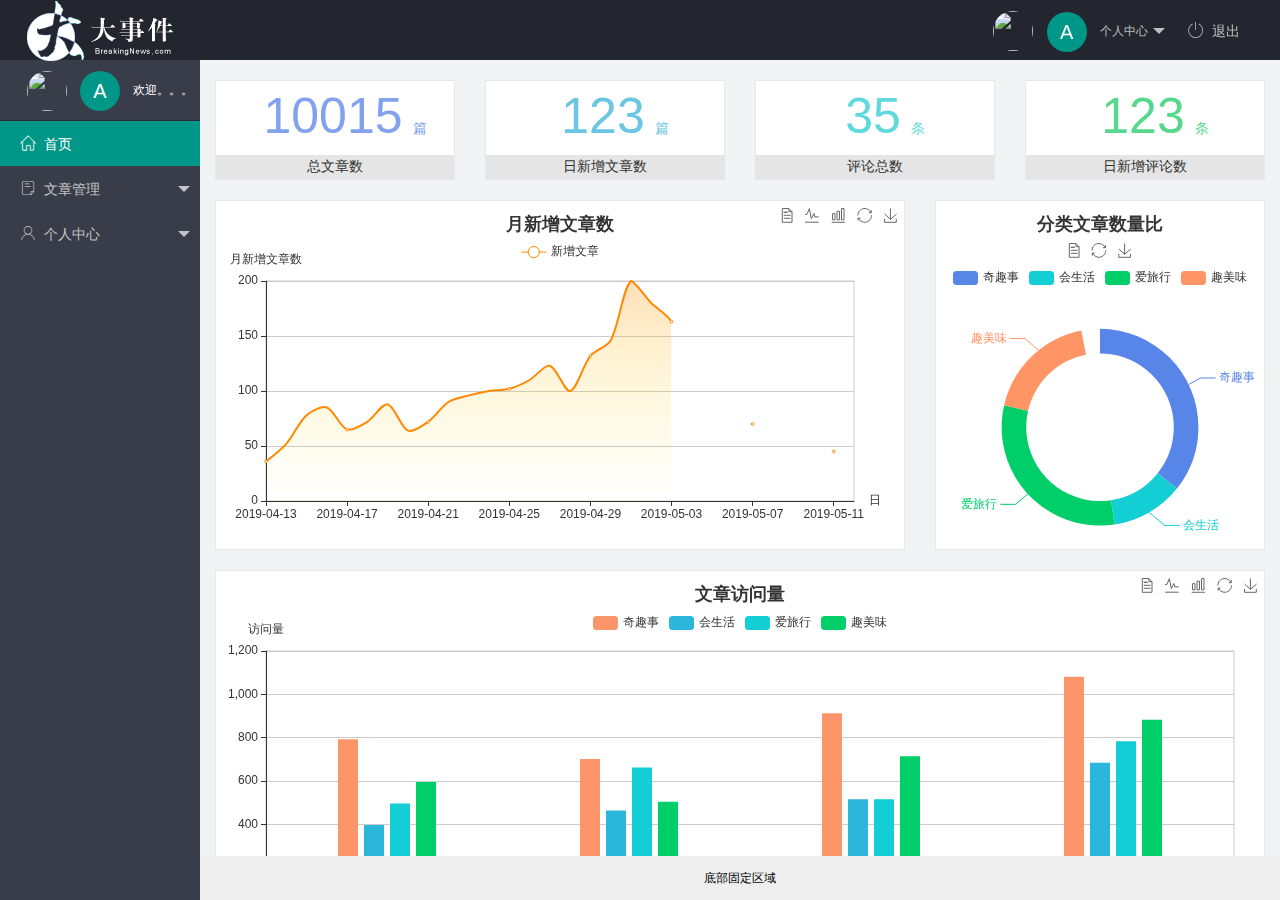
==== commit b4408052: "完成了个人中心模块的开发" ====
--- a/index.html
+++ b/index.html
@@ -27,9 +27,9 @@
                         <span class="text-avatar">A</span> 个人中心
                     </a>
                     <dl class="layui-nav-child">
-                        <dd><a href="">基本资料</a></dd>
-                        <dd><a href="">更换头像</a></dd>
-                        <dd><a href="">重置密码</a></dd>
+                        <dd><a href="user/user_info.html" target="fm">基本资料</a></dd>
+                        <dd><a href="/user/user_avatar.html" target="fm">更换头像</a></dd>
+                        <dd><a href="/user/user_pwd.html" target="fm">重置密码</a></dd>
                     </dl>
                 </li>
                 <li class="layui-nav-item"><a href="javaScript:;" id="btnLogout"><span class="iconfont icon-tuichu" ></span>退出</a></li>
@@ -57,9 +57,9 @@
                     <li class="layui-nav-item">
                         <a href="javascript:;"><span class="iconfont icon-user"></span>个人中心</a>
                         <dl class="layui-nav-child">
-                            <dd><a href="javascript:;"><i class="layui-icon layui-icon-face-smile"></i> 基本资料</a></dd>
-                            <dd><a href="javascript:;"><i class="layui-icon layui-icon-face-smile"></i> 更换头像</a></dd>
-                            <dd><a href="javascript:;"><i class="layui-icon layui-icon-face-smile"></i> 重置密码</a></dd>
+                            <dd><a href="user/user_info.html" target="fm"><i class="layui-icon layui-icon-face-smile"></i> 基本资料</a></dd>
+                            <dd><a href="/user/user_avatar.html" target="fm"><i class="layui-icon layui-icon-face-smile"></i> 更换头像</a></dd>
+                            <dd><a href="/user/user_pwd.html" target="fm"><i class="layui-icon layui-icon-face-smile"></i> 修改密码</a></dd>
                         </dl>
                     </li>
                 </ul>
